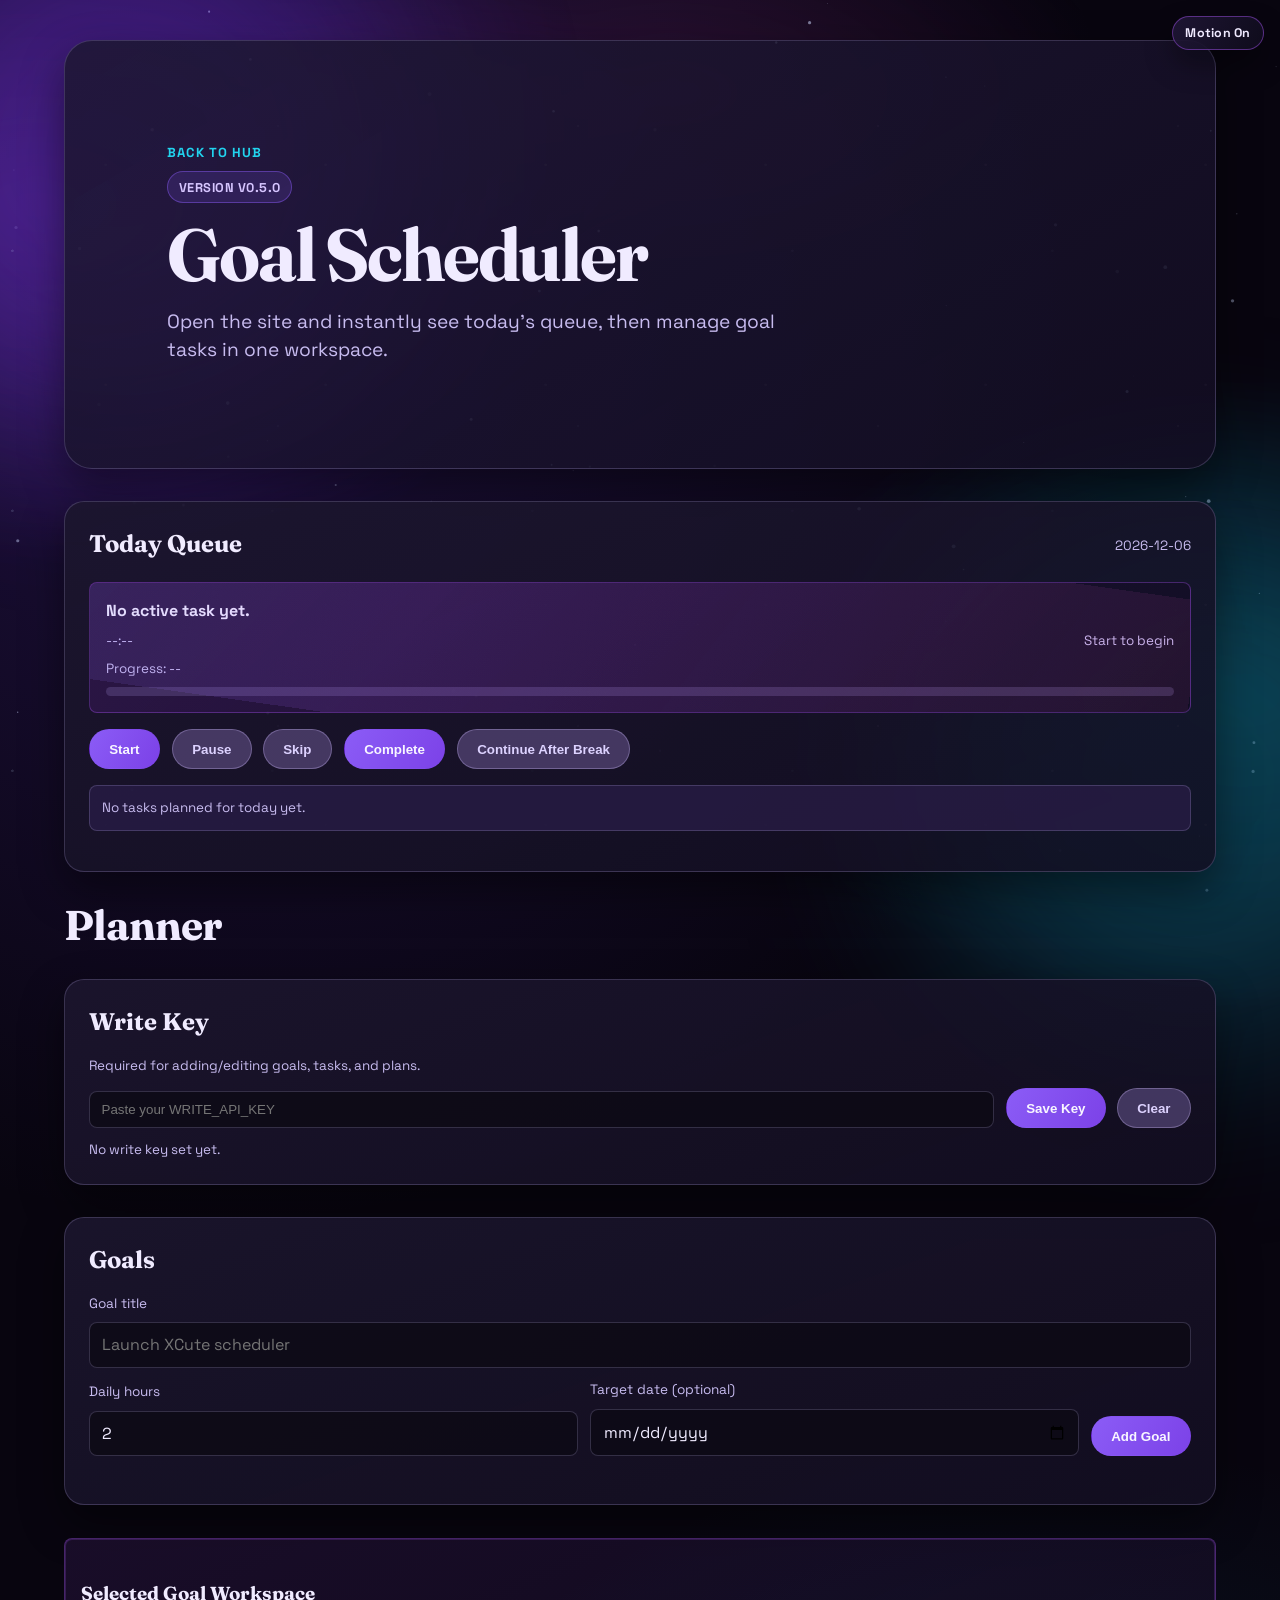
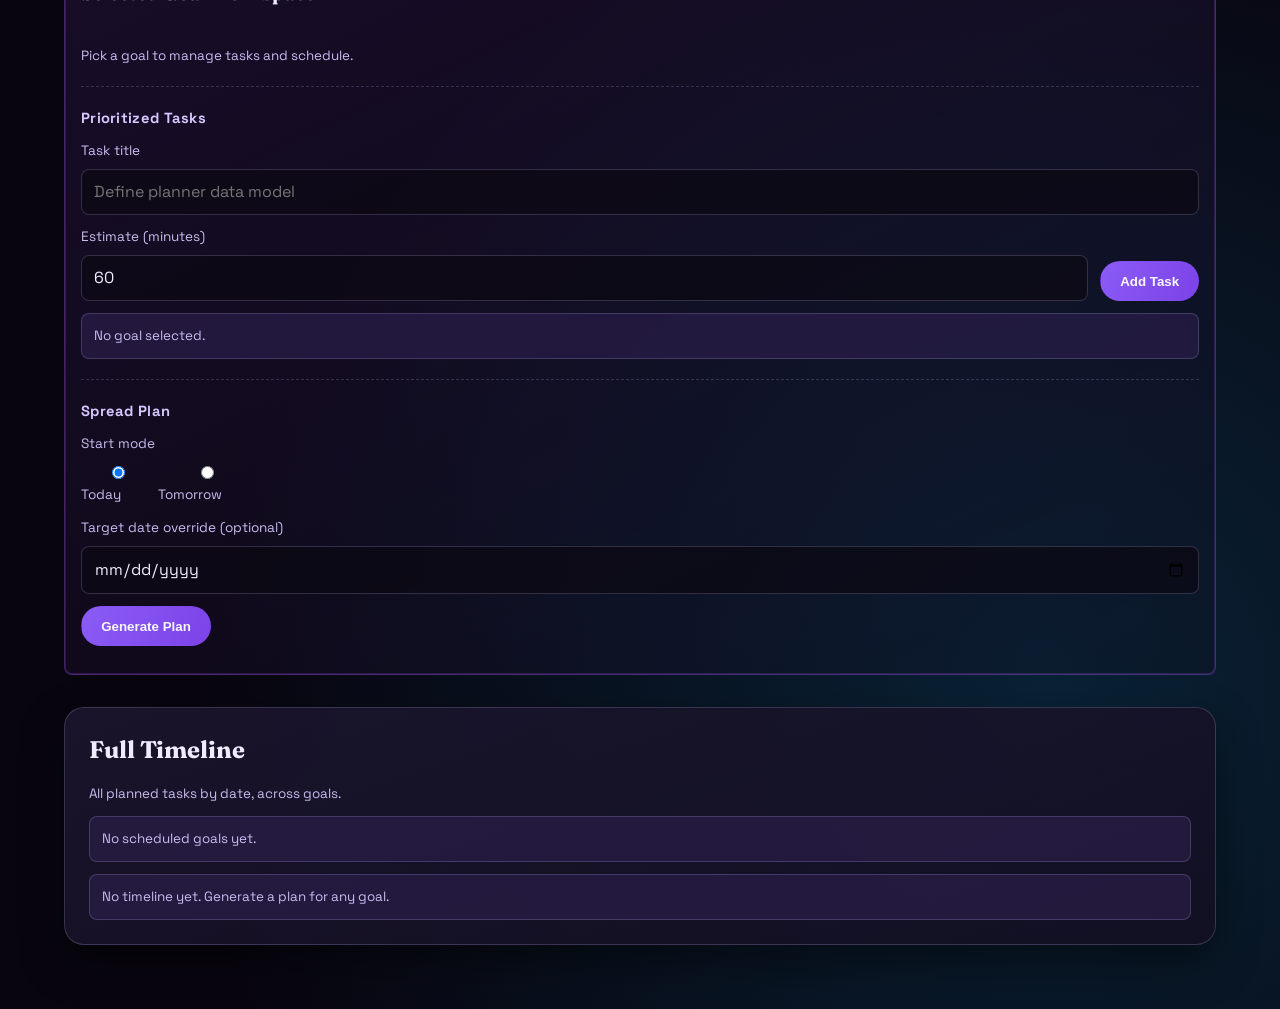
==== scheduler.html @ d4a01c18 "release: v0.5.0 cinematic animation overhaul" ====
<!doctype html>
<html lang="en">
  <head>
    <meta charset="UTF-8" />
    <meta name="viewport" content="width=device-width, initial-scale=1.0" />
    <script>
      (() => {
        try {
          const mode = localStorage.getItem("xcute_motion_mode");
          const osReduced = window.matchMedia("(prefers-reduced-motion: reduce)").matches;
          const on = mode ? mode === "on" : !osReduced;
          document.documentElement.dataset.motionMode = on ? "on" : "off";
          document.documentElement.dataset.reducedMotion = on ? "false" : "true";
        } catch {}
      })();
    </script>
    <title>XCute | Scheduler</title>
    <link rel="preconnect" href="https://fonts.googleapis.com" />
    <link rel="preconnect" href="https://fonts.gstatic.com" crossorigin />
    <link
      href="https://fonts.googleapis.com/css2?family=Fraunces:opsz,wght@9..144,700;9..144,900&family=Space+Grotesk:wght@400;500;700&display=swap"
      rel="stylesheet"
    />
    <link rel="stylesheet" href="./assets/css/tokens.css" />
    <link rel="stylesheet" href="./assets/css/base.css" />
    <link rel="stylesheet" href="./assets/css/components.css" />
    <link rel="stylesheet" href="./assets/css/animations.css" />
    <link rel="stylesheet" href="./assets/css/scheduler.css" />
    <script type="module" src="./assets/js/scheduler/main.js"></script>
  </head>
  <body>
    <div class="bg-orb bg-orb--left" aria-hidden="true"></div>
    <div class="bg-orb bg-orb--right" aria-hidden="true"></div>

    <main class="l-page l-scheduler-page">
      <section class="c-hero c-scheduler-hero" aria-labelledby="scheduler-title" data-animate="zoom-in" data-motion-role="hero" data-tilt>
        <a href="/" class="c-kicker" data-motion-role="chip">Back To Hub</a>
        <p class="c-version-badge" id="scheduler-version" data-motion-role="chip">Version v0.5.0</p>
        <h1 id="scheduler-title" class="c-hero__title" data-motion-role="hero">Goal Scheduler</h1>
        <p class="c-hero__subtitle" data-motion-role="panel">Open the site and instantly see today's queue, then manage goal tasks in one workspace.</p>
      </section>

      <section class="c-section" aria-label="today-queue" data-animate="fade-up" data-stagger="40" data-motion-role="panel">
        <today-queue-panel></today-queue-panel>
      </section>

      <section class="c-section c-scheduler-grid" aria-labelledby="planner-title" data-animate="fade-up" data-delay="70" data-motion-role="panel">
        <h2 id="planner-title" class="c-section__title" data-motion-role="hero">Planner</h2>
        <write-key-panel></write-key-panel>
        <goal-panel></goal-panel>
        <goal-workspace-panel></goal-workspace-panel>
        <plan-view></plan-view>
      </section>
    </main>
  </body>
</html>
---- assets/css/tokens.css ----
﻿:root {
  --font-heading: "Fraunces", "Times New Roman", serif;
  --font-body: "Space Grotesk", "Trebuchet MS", sans-serif;

  --bg: #08050f;
  --surface: rgba(22, 16, 38, 0.84);
  --surface-soft: rgba(42, 30, 73, 0.72);
  --text: #f0ebff;
  --text-soft: #c8bcf0;
  --accent: #8b5cf6;
  --accent-strong: #6d28d9;
  --highlight: #22d3ee;
  --ring: rgba(139, 92, 246, 0.45);
  --border: rgba(206, 188, 255, 0.2);

  --space-1: 0.25rem;
  --space-2: 0.5rem;
  --space-3: 0.75rem;
  --space-4: 1rem;
  --space-6: 1.5rem;
  --space-8: 2rem;
  --space-10: 2.5rem;
  --space-12: 3rem;
  --space-16: 4rem;

  --radius-sm: 0.5rem;
  --radius-md: 0.875rem;
  --radius-lg: 1.25rem;
  --radius-xl: 1.75rem;

  --shadow-soft: 0 18px 44px rgba(0, 0, 0, 0.45);
  --shadow-pop: 0 20px 42px rgba(109, 40, 217, 0.45);

  --ease-out: cubic-bezier(0.18, 0.88, 0.32, 1);
  --ease-cinematic: cubic-bezier(0.16, 1, 0.3, 1);
  --ease-spring: cubic-bezier(0.22, 1.08, 0.3, 1);
  --dur-fast: 180ms;
  --dur-mid: 420ms;
  --dur-slow: 820ms;
  --dur-cinematic: 640ms;
  --dur-ambient: 22s;

  --motion-intensity: 1;
  --motion-stagger: 1;
}

html[data-motion-mode="off"] {
  --motion-intensity: 0.4;
  --motion-stagger: 0.25;
}
---- assets/css/base.css ----
﻿*,
*::before,
*::after {
  box-sizing: border-box;
}

html,
body {
  margin: 0;
  min-height: 100%;
}

body {
  position: relative;
  overflow-x: hidden;
  isolation: isolate;
  color: var(--text);
  background:
    radial-gradient(circle at 18% 12%, rgba(73, 37, 154, 0.35) 0, transparent 36%),
    radial-gradient(circle at 82% 88%, rgba(11, 101, 141, 0.3) 0, transparent 34%),
    var(--bg);
  font-family: var(--font-body);
  line-height: 1.5;
}

body::before,
body::after {
  content: "";
  position: fixed;
  inset: -12vh -12vw;
  pointer-events: none;
  z-index: -2;
}

body::before {
  background:
    radial-gradient(55rem 32rem at 12% 28%, rgba(145, 86, 255, 0.22) 0, transparent 72%),
    radial-gradient(48rem 30rem at 88% 72%, rgba(34, 211, 238, 0.16) 0, transparent 68%),
    radial-gradient(36rem 18rem at 52% 18%, rgba(236, 72, 153, 0.1) 0, transparent 78%);
  filter: blur(10px) saturate(1.12);
  animation: nebula-drift var(--dur-ambient) linear infinite;
}

body::after {
  z-index: -1;
  opacity: 0.75;
  background-image:
    radial-gradient(circle at 18% 24%, rgba(255, 255, 255, 0.2) 0 1px, transparent 1.5px),
    radial-gradient(circle at 64% 38%, rgba(199, 231, 255, 0.2) 0 1px, transparent 1.6px),
    radial-gradient(circle at 44% 78%, rgba(243, 215, 255, 0.22) 0 1px, transparent 1.6px);
  background-size: 220px 220px, 260px 260px, 300px 300px;
  animation: stardust-shift calc(var(--dur-ambient) * 1.45) linear infinite;
}

h1,
h2,
h3,
p {
  margin: 0;
}

a {
  color: inherit;
  text-decoration: none;
}

:focus-visible {
  outline: 3px solid var(--ring);
  outline-offset: 2px;
}

.l-page {
  width: min(100% - 2rem, 72rem);
  margin-inline: auto;
  padding: var(--space-10) 0 var(--space-16);
  display: grid;
  gap: var(--space-16);
}

.c-ambient-canvas {
  position: fixed;
  inset: 0;
  width: 100vw;
  height: 100vh;
  z-index: -1;
  pointer-events: none;
  opacity: 0.66;
  mix-blend-mode: screen;
  transition: opacity var(--dur-mid) var(--ease-out);
}

.c-motion-toggle {
  position: fixed;
  top: 1rem;
  right: 1rem;
  z-index: 30;
  border: 1px solid rgba(168, 85, 247, 0.45);
  border-radius: 999px;
  padding: 0.42rem 0.78rem;
  background: linear-gradient(120deg, rgba(31, 22, 53, 0.94), rgba(17, 13, 30, 0.88));
  color: #efe9ff;
  font: inherit;
  font-size: 0.78rem;
  font-weight: 700;
  letter-spacing: 0.02em;
  box-shadow: 0 14px 28px rgba(0, 0, 0, 0.34);
  transition: transform var(--dur-fast), border-color var(--dur-fast), box-shadow var(--dur-fast);
}

.c-motion-toggle:hover {
  transform: translate3d(0, -2px, 0);
  border-color: rgba(34, 211, 238, 0.55);
  box-shadow: 0 18px 34px rgba(26, 8, 48, 0.55);
}

.c-motion-toggle[aria-pressed="false"] {
  border-color: rgba(198, 180, 241, 0.36);
  color: #cab9eb;
  background: linear-gradient(120deg, rgba(26, 22, 41, 0.9), rgba(15, 13, 26, 0.85));
}

.bg-orb {
  position: fixed;
  width: 35rem;
  height: 35rem;
  border-radius: 50%;
  filter: blur(95px);
  opacity: 0.34;
  pointer-events: none;
  z-index: -1;
}

.bg-orb--left {
  top: -8rem;
  left: -10rem;
  background: #6d28d9;
}

.bg-orb--right {
  right: -12rem;
  bottom: -10rem;
  background: #0e7490;
}

@media (max-width: 48rem) {
  body::before,
  body::after {
    inset: -8vh -8vw;
  }

  .l-page {
    width: min(100% - 1.5rem, 72rem);
    gap: var(--space-12);
    padding: var(--space-8) 0 var(--space-12);
  }

  .bg-orb {
    width: 24rem;
    height: 24rem;
  }

  .c-motion-toggle {
    top: 0.7rem;
    right: 0.7rem;
  }
}
---- assets/css/components.css ----
.c-hero {
  padding: clamp(var(--space-10), 8vw, 6.5rem);
  background: linear-gradient(150deg, rgba(31, 24, 53, 0.88), rgba(19, 14, 35, 0.84));
  border: 1px solid var(--border);
  border-radius: var(--radius-xl);
  box-shadow: var(--shadow-soft);
  display: grid;
  gap: var(--space-6);
  backdrop-filter: blur(3px);
}

.c-kicker {
  color: var(--highlight);
  font-weight: 700;
  letter-spacing: 0.08em;
  text-transform: uppercase;
  font-size: 0.82rem;
}

.c-version-badge {
  width: fit-content;
  margin-top: calc(var(--space-2) * -1);
  padding: 0.35rem 0.65rem;
  border-radius: 999px;
  border: 1px solid rgba(139, 92, 246, 0.45);
  background: rgba(139, 92, 246, 0.16);
  color: #d6c5ff;
  font-size: 0.8rem;
  font-weight: 700;
  letter-spacing: 0.04em;
  text-transform: uppercase;
}

.c-version-badge.is-live {
  border-color: rgba(34, 211, 238, 0.5);
  background: rgba(34, 211, 238, 0.14);
  color: #a4ecff;
}

.c-hero__title {
  font-family: var(--font-heading);
  font-size: clamp(2.1rem, 6.7vw, 4.6rem);
  letter-spacing: -0.03em;
  line-height: 0.98;
  color: var(--text);
}

.c-hero__subtitle {
  max-width: 54ch;
  color: var(--text-soft);
  font-size: clamp(1rem, 2.4vw, 1.2rem);
}

.c-btn {
  width: fit-content;
  border: 1px solid transparent;
  border-radius: 999px;
  padding: 0.72rem 1.2rem;
  background: linear-gradient(120deg, var(--accent), var(--accent-strong));
  color: #f8f6ff;
  font-weight: 700;
  transition: transform var(--dur-fast), box-shadow var(--dur-fast), filter var(--dur-fast);
  will-change: transform;
}

.c-btn:hover {
  transform: translate3d(0, -2px, 0);
  box-shadow: var(--shadow-pop);
  filter: brightness(1.08);
}

.c-btn--muted,
.c-btn:disabled {
  background: rgba(124, 105, 168, 0.45);
  color: #ddd2ff;
  border-color: rgba(197, 179, 241, 0.35);
  box-shadow: none;
  cursor: not-allowed;
}

.c-section {
  display: grid;
  gap: var(--space-8);
}

.c-section__title {
  font-family: var(--font-heading);
  font-size: clamp(1.7rem, 5vw, 2.6rem);
  line-height: 1.06;
  letter-spacing: -0.02em;
}

.c-card-grid {
  display: grid;
  grid-template-columns: repeat(3, minmax(0, 1fr));
  gap: var(--space-6);
}

.c-card {
  padding: var(--space-8);
  background: linear-gradient(150deg, rgba(30, 24, 51, 0.9), rgba(21, 16, 36, 0.84));
  border-radius: var(--radius-lg);
  border: 1px solid var(--border);
  box-shadow: var(--shadow-soft);
  display: grid;`r`n  gap: var(--space-3);`r`n  backdrop-filter: blur(2px);`r`n  position: relative;`r`n  overflow: hidden;
}

.c-card:hover {
  transform: translate3d(0, -3px, 0);
  box-shadow: var(--shadow-pop);
  border-color: rgba(168, 85, 247, 0.45);
}

.c-card__title {
  font-family: var(--font-heading);
  font-size: 1.4rem;
}

.c-card__body {
  color: var(--text-soft);
}

.c-hero__char {
  display: inline-block;
  opacity: 0;
  transform: translate3d(0, 0.85em, 0) rotate(2deg);
  will-change: transform, opacity;
}

.c-hero__space {
  white-space: pre;
}

@media (max-width: 56rem) {
  .c-card-grid {
    grid-template-columns: 1fr;
  }

  .c-card {
    padding: var(--space-6);
  }
}
---- assets/css/animations.css ----
@keyframes reveal-up {
  from {
    opacity: 0;
    transform: translate3d(0, calc(24px * var(--motion-intensity)), 0);
  }
  to {
    opacity: 1;
    transform: translate3d(0, 0, 0);
  }
}

@keyframes reveal-scale {
  from {
    opacity: 0;
    transform: translate3d(0, calc(16px * var(--motion-intensity)), 0) scale(0.96);
  }
  to {
    opacity: 1;
    transform: translate3d(0, 0, 0) scale(1);
  }
}

@keyframes char-rise {
  from {
    opacity: 0;
    transform: translate3d(0, calc(0.85em * var(--motion-intensity)), 0) rotate(2deg);
  }
  to {
    opacity: 1;
    transform: translate3d(0, 0, 0) rotate(0);
  }
}

@keyframes badge-float {
  0%,
  100% {
    transform: translate3d(0, 0, 0);
  }
  50% {
    transform: translate3d(0, calc(-4px * var(--motion-intensity)), 0);
  }
}

@keyframes nebula-drift {
  0% {
    transform: translate3d(-1.2%, -0.9%, 0) scale(1);
  }
  50% {
    transform: translate3d(1.2%, 1.3%, 0) scale(1.04);
  }
  100% {
    transform: translate3d(-1.2%, -0.9%, 0) scale(1);
  }
}

@keyframes stardust-shift {
  0% {
    transform: translate3d(0, 0, 0);
    opacity: 0.68;
  }
  50% {
    transform: translate3d(-1.5%, 1.2%, 0);
    opacity: 0.9;
  }
  100% {
    transform: translate3d(0, 0, 0);
    opacity: 0.68;
  }
}

@keyframes sheen-shift {
  0% {
    background-position: 0% 50%;
  }
  100% {
    background-position: 220% 50%;
  }
}

[data-animate] {
  opacity: 0;
  transform: translate3d(0, 24px, 0);
  will-change: transform, opacity;
}

[data-animate].is-visible {
  animation: reveal-up var(--dur-mid) var(--ease-out) forwards;
  animation-delay: calc(var(--delay, 0ms) * var(--motion-stagger));
}

[data-animate="zoom-in"].is-visible {
  animation-name: reveal-scale;
}

[data-animate="fade-in"] {
  transform: none;
}

[data-animate="fade-in"].is-visible {
  animation-name: none;
  opacity: 1;
}

.c-hero__title.is-animated .c-hero__char {
  animation: char-rise 560ms var(--ease-cinematic) forwards;
  animation-delay: calc((var(--char-index, 0) * 28ms * var(--motion-stagger)) + 120ms);
}

.c-version-badge.is-live {
  animation: badge-float 2.6s ease-in-out infinite;
}

.c-btn:not(:disabled) {
  background-size: 220% 100%;
  animation: sheen-shift 6s linear infinite;
}

.x-panel,
.c-card,
.c-hero,
.x-item {
  transition:
    transform var(--dur-fast) var(--ease-out),
    box-shadow var(--dur-mid) var(--ease-out),
    border-color var(--dur-fast) linear,
    opacity var(--dur-fast) linear;
}

html[data-motion-mode="off"] .c-btn:not(:disabled),
html[data-motion-mode="off"] .c-version-badge.is-live,
html[data-motion-mode="off"] body::before,
html[data-motion-mode="off"] body::after {
  animation-duration: 1ms !important;
  animation-iteration-count: 1 !important;
}

html[data-reduced-motion="true"] *,
html[data-reduced-motion="true"] *::before,
html[data-reduced-motion="true"] *::after {
  animation-duration: 1ms !important;
  animation-iteration-count: 1 !important;
  transition-duration: 1ms !important;
  scroll-behavior: auto !important;
}

html[data-reduced-motion="true"] [data-animate] {
  opacity: 1;
  transform: none;
}

html[data-reduced-motion="true"] .c-hero__char {
  opacity: 1;
  transform: none;
}

html[data-reduced-motion="true"] .c-version-badge.is-live {
  animation: none !important;
}

html[data-reduced-motion="true"] .c-ambient-canvas {
  opacity: 0.2;
}
---- assets/css/scheduler.css ----
.l-scheduler-page {
  gap: var(--space-8);
}

.c-scheduler-hero {
  gap: var(--space-4);
}

.c-scheduler-grid {
  grid-template-columns: 1fr;
  align-items: start;
}

.c-scheduler-grid .c-section__title {
  grid-column: 1 / -1;
}

write-key-panel,
goal-panel,
goal-workspace-panel,
plan-view,
today-queue-panel {
  display: block;
}

.x-panel {
  padding: var(--space-6);
  background: linear-gradient(160deg, rgba(28, 22, 46, 0.9), rgba(19, 15, 34, 0.86));
  border: 1px solid var(--border);
  border-radius: var(--radius-lg);
  box-shadow: var(--shadow-soft);
  display: grid;
  gap: var(--space-3);
  backdrop-filter: blur(2px);
}

.x-panel:hover {
  transform: translate3d(0, -2px, 0);
  border-color: rgba(168, 85, 247, 0.42);
}

.x-panel h3 {
  font-family: var(--font-heading);
  font-size: 1.5rem;
  margin-bottom: var(--space-1);
}

.x-row {
  display: grid;
  gap: var(--space-2);
}

.x-row label {
  font-size: 0.85rem;
  color: var(--text-soft);
}

.x-row input,
.x-row select,
.x-row textarea,
.x-row button {
  font: inherit;
}

.x-row input,
.x-row select,
.x-row textarea,
.x-inline input {
  width: 100%;
  border: 1px solid var(--border);
  border-radius: var(--radius-sm);
  color: var(--text);
  background: rgba(12, 10, 21, 0.76);
  padding: 0.62rem 0.72rem;
  transition: border-color var(--dur-fast), box-shadow var(--dur-fast);
}

.x-row input:focus,
.x-row select:focus,
.x-row textarea:focus,
.x-inline input:focus {
  border-color: rgba(34, 211, 238, 0.6);
  box-shadow: 0 0 0 3px rgba(34, 211, 238, 0.18);
}

.x-inline {
  display: flex;
  gap: var(--space-3);
  flex-wrap: wrap;
  align-items: end;
}

.x-grow {
  flex: 1 1 14rem;
}

.x-list {
  display: grid;
  gap: var(--space-3);
}

.x-item {
  border: 1px solid var(--border);
  border-radius: var(--radius-sm);
  background: var(--surface-soft);
  padding: var(--space-3);
}

.x-item.is-active {
  border-color: rgba(34, 211, 238, 0.65);
  box-shadow: 0 0 0 1px rgba(34, 211, 238, 0.3) inset;
}

.x-item.is-complete {
  opacity: 0.72;
}

.x-goal-card {
  position: relative;
  overflow: hidden;
}

.x-goal-card::before {
  content: "";
  position: absolute;
  inset: 0 auto 0 0;
  width: 3px;
  border-radius: 999px;
  background: linear-gradient(180deg, #22d3ee, #a855f7, #ec4899);
  opacity: 0;
  transform: scaleY(0.2);
  transform-origin: center top;
  transition: opacity 220ms ease, transform 220ms ease;
}

.x-goal-card.is-selected::before {
  opacity: 1;
  transform: scaleY(1);
}

.x-goal-card.is-selected {
  border-color: rgba(34, 211, 238, 0.56);
  background: linear-gradient(150deg, rgba(40, 28, 63, 0.82), rgba(17, 12, 34, 0.88));
}

.x-selected-tag {
  margin-top: var(--space-2);
  display: inline-flex;
  align-items: center;
  border: 1px solid rgba(34, 211, 238, 0.6);
  border-radius: 999px;
  padding: 0.1rem 0.5rem;
  font-size: 0.75rem;
  color: #b5f5ff;
}

.x-edit-goal {
  margin-top: var(--space-3);
  padding-top: var(--space-3);
  border-top: 1px dashed var(--border);
  display: grid;
  gap: var(--space-3);
}

.x-goal-workspace {
  display: grid;
  gap: var(--space-3);
  background: linear-gradient(155deg, rgba(46, 24, 72, 0.45), rgba(14, 12, 28, 0.25));
  border: 1px solid rgba(168, 85, 247, 0.35);
  border-radius: var(--radius-sm);
  padding: var(--space-4);
  box-shadow: inset 0 0 0 1px rgba(168, 85, 247, 0.2);
  transform-origin: top center;
}

.x-goal-workspace.is-open {
  animation: xWorkspaceOpen var(--dur-mid) var(--ease-cinematic) both;
}

@keyframes xWorkspaceOpen {
  from {
    opacity: 0.48;
    transform: translate3d(0, 8px, 0) scale(0.995);
  }
  to {
    opacity: 1;
    transform: translate3d(0, 0, 0) scale(1);
  }
}

.x-goal-workspace h4 {
  font-family: var(--font-heading);
  font-size: 1.18rem;
}

.x-workspace-title {
  font-size: 0.92rem;
  letter-spacing: 0.02em;
  color: #d6c6ff;
  margin: 0;
}

.x-small {
  font-size: 0.84rem;
  color: var(--text-soft);
}

.x-space-between {
  justify-content: space-between;
  align-items: center;
}

.x-divider {
  border-top: 1px dashed var(--border);
  margin: var(--space-2) 0;
}

.x-queue-panel {
  gap: var(--space-4);
}

.x-queue-now {
  display: grid;
  gap: var(--space-2);
  border: 1px solid rgba(168, 85, 247, 0.35);
  background: linear-gradient(135deg, rgba(62, 26, 96, 0.52), rgba(17, 12, 34, 0.75));
  border-radius: var(--radius-sm);
  padding: var(--space-4);
  position: relative;
  overflow: hidden;
}

.x-queue-now::after {
  content: "";
  position: absolute;
  inset: -70% -20% auto;
  height: 180%;
  background: linear-gradient(120deg, rgba(34, 211, 238, 0.09), rgba(168, 85, 247, 0.14), rgba(236, 72, 153, 0.08));
  transform: translate3d(-14%, 0, 0) rotate(8deg);
  animation: sheen-shift 8s linear infinite;
  pointer-events: none;
}

.x-progress {
  height: 0.52rem;
  border-radius: 999px;
  background: rgba(170, 146, 222, 0.22);
  overflow: hidden;
}

.x-progress__bar {
  height: 100%;
  width: 100%;
  transform-origin: left center;
  transform: scaleX(0);
  background: linear-gradient(110deg, #22d3ee, #06b6d4 22%, #a855f7 46%, #ec4899 68%, #f59e0b 90%);
  background-size: 220% 100%;
  background-position: 0% 50%;
  transition: transform 200ms linear;
}

.x-progress__bar.is-running {
  animation: xPulse 1.8s ease-in-out infinite, xShift 3.8s linear infinite;
}

.x-progress__bar.is-paused {
  filter: saturate(0.95) brightness(0.92);
  animation-play-state: paused;
}

.x-progress--mini {
  margin-top: var(--space-2);
  height: 0.36rem;
}

@keyframes xPulse {
  0%,
  100% {
    filter: brightness(1);
  }
  50% {
    filter: brightness(1.2);
  }
}

@keyframes xShift {
  0% {
    background-position: 0% 50%;
  }
  100% {
    background-position: 220% 50%;
  }
}

.x-goal-badges {
  display: grid;
  grid-template-columns: repeat(auto-fit, minmax(14rem, 1fr));
  gap: var(--space-3);
}

.x-goal-badge {
  border: 1px solid var(--border);
  border-radius: var(--radius-sm);
  padding: var(--space-3);
  background: var(--surface-soft);
  display: grid;
  gap: var(--space-2);
}

.x-chip {
  display: inline-flex;
  align-items: center;
  justify-content: center;
  padding: 0.14rem 0.5rem;
  border-radius: 999px;
  background: rgba(168, 85, 247, 0.24);
  border: 1px solid rgba(168, 85, 247, 0.45);
  color: var(--text-soft);
  font-size: 0.76rem;
}

.x-timeline-row {
  display: grid;
  grid-template-columns: auto 1fr auto;
  gap: var(--space-2);
  align-items: center;
  padding-top: var(--space-2);
}

.x-timeline-row.is-done {
  opacity: 0.6;
  text-decoration: line-through;
}

.x-timeline-title {
  word-break: break-word;
}

.x-timeline-day {
  border-color: rgba(168, 85, 247, 0.36);
}

.x-status-warning {
  color: #facc15;
}

@media (prefers-reduced-motion: reduce) {
  .x-progress__bar,
  .x-queue-now::after,
  .x-goal-workspace.is-open {
    transition: none;
    animation: none;
    background-position: 50% 50%;
  }
}

@media (max-width: 56rem) {
  .x-timeline-row {
    grid-template-columns: 1fr;
  }
}
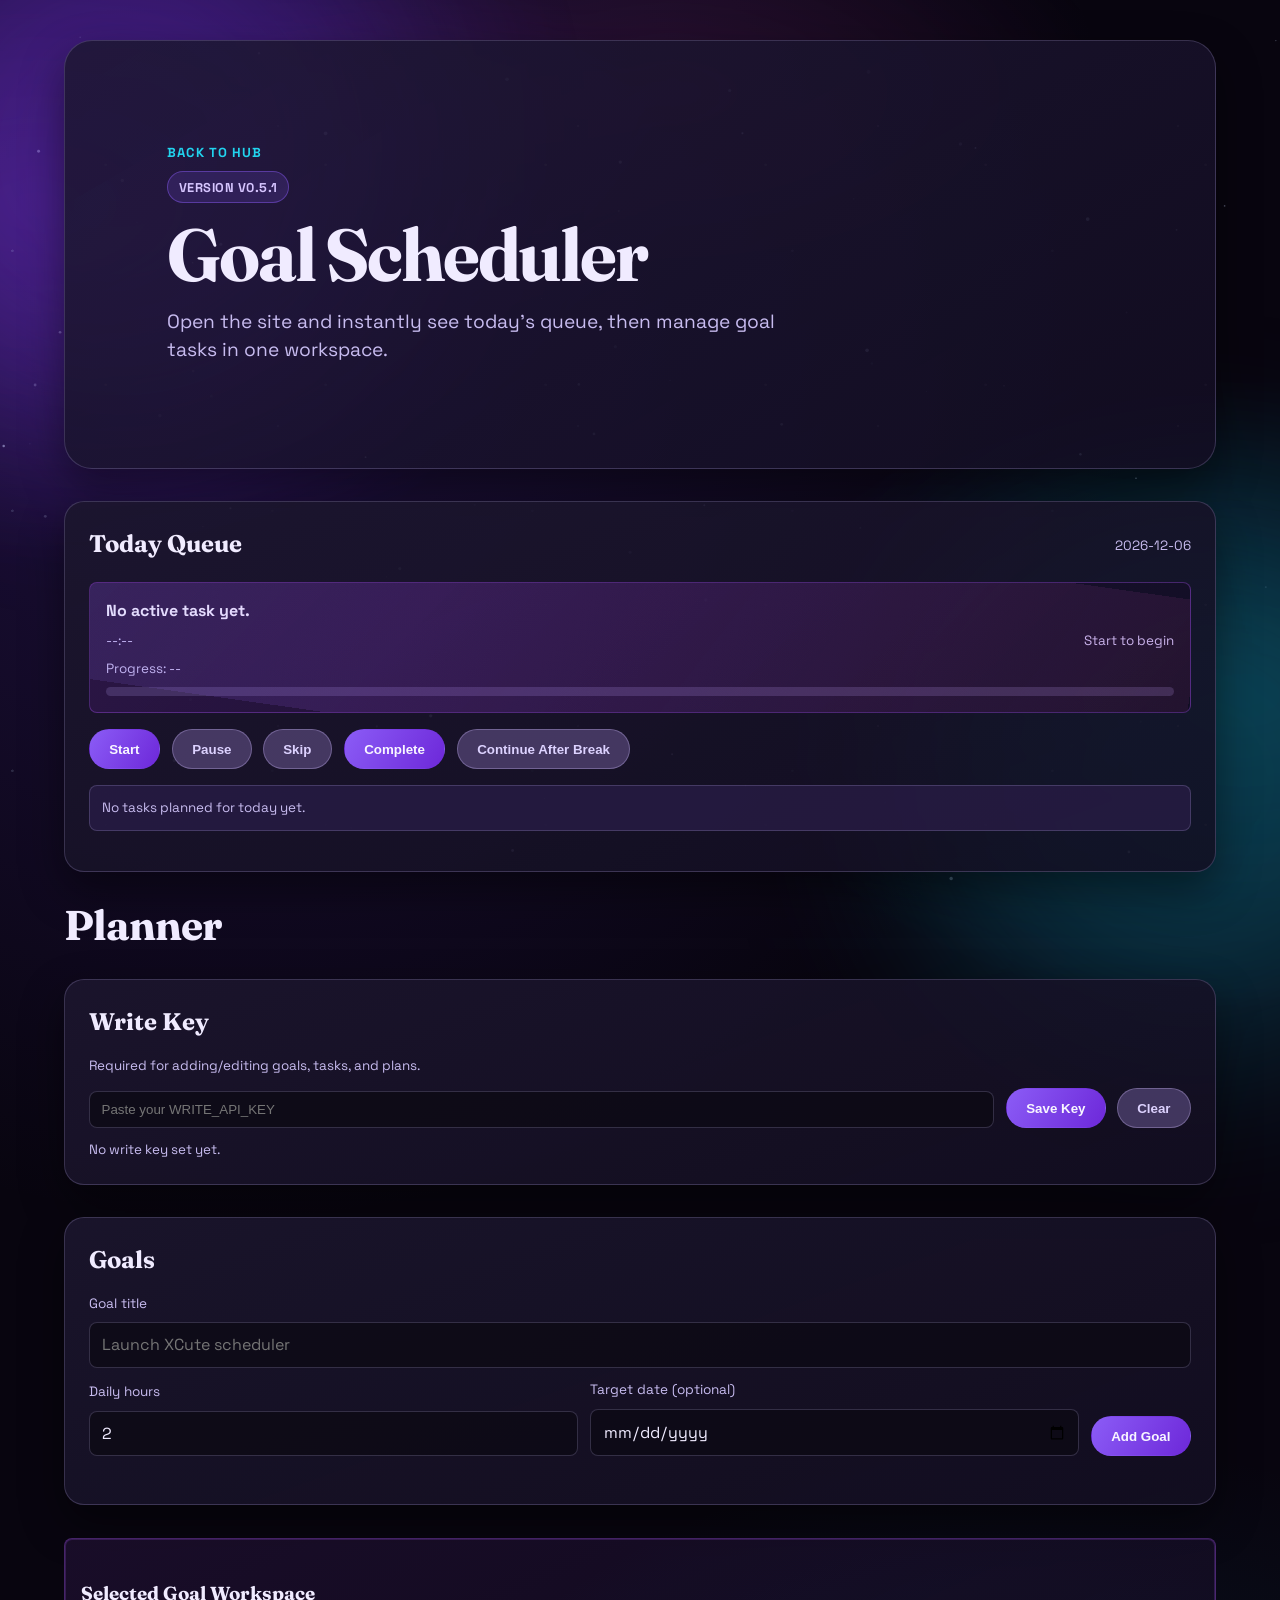
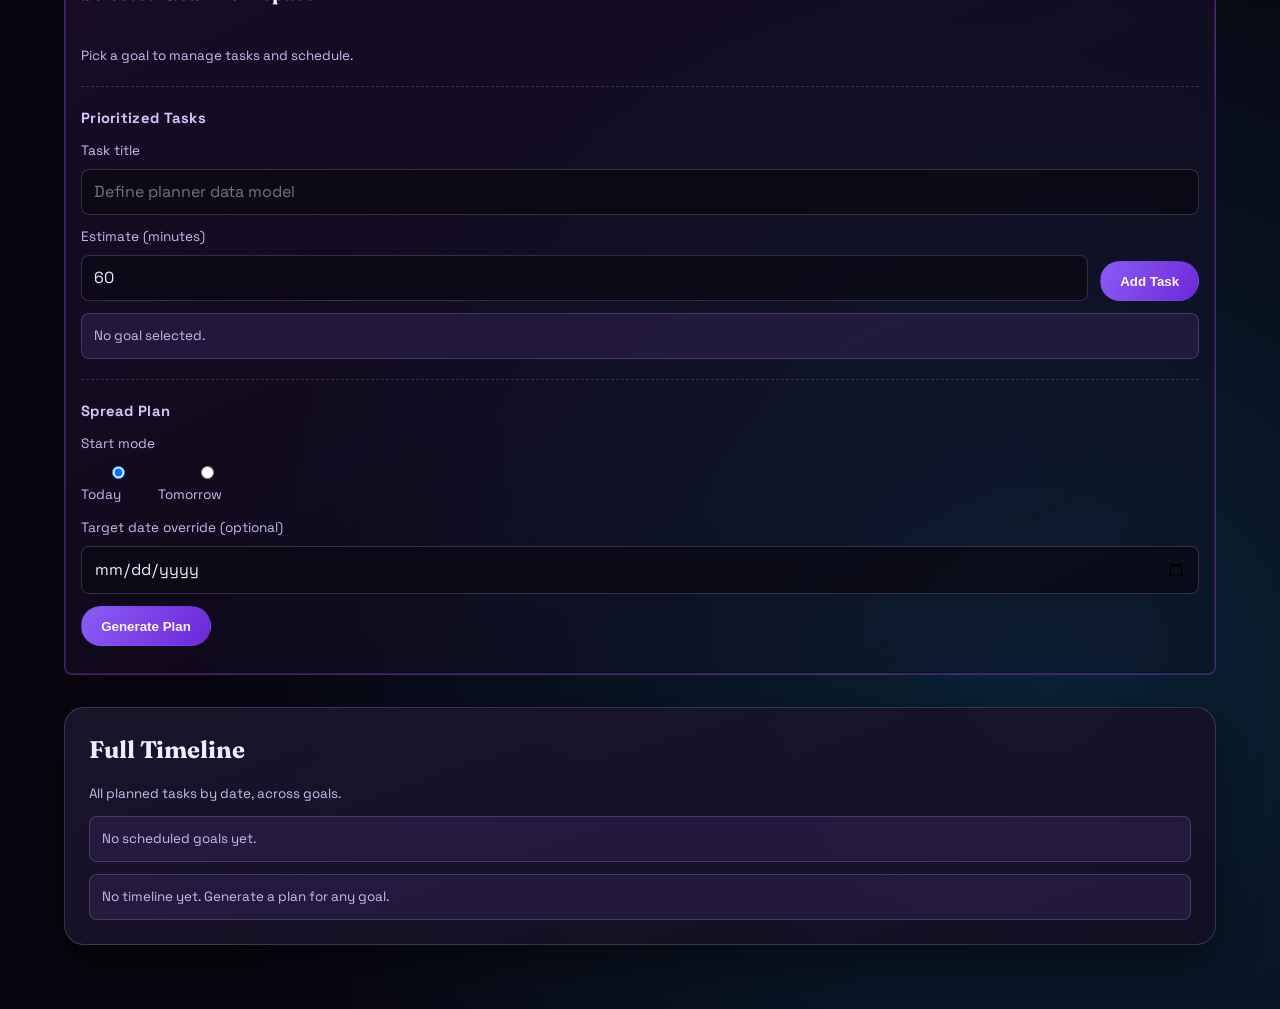
==== commit 7992a024: "release: v0.5.1 stabilize renders and lock motion-on" ====
--- a/scheduler.html
+++ b/scheduler.html
@@ -5,13 +5,9 @@
     <meta name="viewport" content="width=device-width, initial-scale=1.0" />
     <script>
       (() => {
-        try {
-          const mode = localStorage.getItem("xcute_motion_mode");
-          const osReduced = window.matchMedia("(prefers-reduced-motion: reduce)").matches;
-          const on = mode ? mode === "on" : !osReduced;
-          document.documentElement.dataset.motionMode = on ? "on" : "off";
-          document.documentElement.dataset.reducedMotion = on ? "false" : "true";
-        } catch {}
+        const reduced = window.matchMedia("(prefers-reduced-motion: reduce)").matches;
+        document.documentElement.dataset.motionMode = "on";
+        document.documentElement.dataset.reducedMotion = reduced ? "true" : "false";
       })();
     </script>
     <title>XCute | Scheduler</title>
@@ -35,7 +31,7 @@
     <main class="l-page l-scheduler-page">
       <section class="c-hero c-scheduler-hero" aria-labelledby="scheduler-title" data-animate="zoom-in" data-motion-role="hero" data-tilt>
         <a href="/" class="c-kicker" data-motion-role="chip">Back To Hub</a>
-        <p class="c-version-badge" id="scheduler-version" data-motion-role="chip">Version v0.5.0</p>
+        <p class="c-version-badge" id="scheduler-version" data-motion-role="chip">Version v0.5.1</p>
         <h1 id="scheduler-title" class="c-hero__title" data-motion-role="hero">Goal Scheduler</h1>
         <p class="c-hero__subtitle" data-motion-role="panel">Open the site and instantly see today's queue, then manage goal tasks in one workspace.</p>
       </section>
--- a/assets/css/tokens.css
+++ b/assets/css/tokens.css
@@ -43,8 +43,3 @@
   --motion-intensity: 1;
   --motion-stagger: 1;
 }
-
-html[data-motion-mode="off"] {
-  --motion-intensity: 0.4;
-  --motion-stagger: 0.25;
-}
--- a/assets/css/base.css
+++ b/assets/css/base.css
@@ -89,36 +89,6 @@
   transition: opacity var(--dur-mid) var(--ease-out);
 }
 
-.c-motion-toggle {
-  position: fixed;
-  top: 1rem;
-  right: 1rem;
-  z-index: 30;
-  border: 1px solid rgba(168, 85, 247, 0.45);
-  border-radius: 999px;
-  padding: 0.42rem 0.78rem;
-  background: linear-gradient(120deg, rgba(31, 22, 53, 0.94), rgba(17, 13, 30, 0.88));
-  color: #efe9ff;
-  font: inherit;
-  font-size: 0.78rem;
-  font-weight: 700;
-  letter-spacing: 0.02em;
-  box-shadow: 0 14px 28px rgba(0, 0, 0, 0.34);
-  transition: transform var(--dur-fast), border-color var(--dur-fast), box-shadow var(--dur-fast);
-}
-
-.c-motion-toggle:hover {
-  transform: translate3d(0, -2px, 0);
-  border-color: rgba(34, 211, 238, 0.55);
-  box-shadow: 0 18px 34px rgba(26, 8, 48, 0.55);
-}
-
-.c-motion-toggle[aria-pressed="false"] {
-  border-color: rgba(198, 180, 241, 0.36);
-  color: #cab9eb;
-  background: linear-gradient(120deg, rgba(26, 22, 41, 0.9), rgba(15, 13, 26, 0.85));
-}
-
 .bg-orb {
   position: fixed;
   width: 35rem;
@@ -158,9 +128,4 @@
     width: 24rem;
     height: 24rem;
   }
-
-  .c-motion-toggle {
-    top: 0.7rem;
-    right: 0.7rem;
-  }
 }
--- a/assets/css/components.css
+++ b/assets/css/components.css
@@ -61,6 +61,27 @@
   font-weight: 700;
   transition: transform var(--dur-fast), box-shadow var(--dur-fast), filter var(--dur-fast);
   will-change: transform;
+  position: relative;
+  overflow: hidden;
+  isolation: isolate;
+}
+
+.c-btn:not(.c-btn--muted):not(:disabled)::after {
+  content: "";
+  position: absolute;
+  top: -36%;
+  left: 100%;
+  width: 0.95rem;
+  height: 172%;
+  border-radius: 999px;
+  background:
+    radial-gradient(72% 36% at 50% 10%, rgba(222, 244, 255, 0.92) 0 58%, transparent 62%) 50% 0 / 100% 0.9rem repeat-y,
+    radial-gradient(72% 36% at 50% 85%, rgba(223, 149, 255, 0.7) 0 55%, transparent 60%) 50% 0.46rem / 100% 0.9rem repeat-y;
+  filter: drop-shadow(0 0 0.38rem rgba(204, 232, 255, 0.45));
+  opacity: 0;
+  pointer-events: none;
+  mix-blend-mode: screen;
+  animation: btn-wave-rtl 3.4s linear infinite;
 }
 
 .c-btn:hover {
@@ -102,7 +123,11 @@
   border-radius: var(--radius-lg);
   border: 1px solid var(--border);
   box-shadow: var(--shadow-soft);
-  display: grid;`r`n  gap: var(--space-3);`r`n  backdrop-filter: blur(2px);`r`n  position: relative;`r`n  overflow: hidden;
+  display: grid;
+  gap: var(--space-3);
+  backdrop-filter: blur(2px);
+  position: relative;
+  overflow: hidden;
 }
 
 .c-card:hover {
@@ -131,6 +156,11 @@
   white-space: pre;
 }
 
+html[data-reduced-motion="true"] .c-btn:not(.c-btn--muted):not(:disabled)::after {
+  animation: none;
+  opacity: 0;
+}
+
 @media (max-width: 56rem) {
   .c-card-grid {
     grid-template-columns: 1fr;
--- a/assets/css/animations.css
+++ b/assets/css/animations.css
@@ -77,6 +77,23 @@
   }
 }
 
+@keyframes btn-wave-rtl {
+  0% {
+    transform: translate3d(0, 0, 0);
+    opacity: 0;
+  }
+  12% {
+    opacity: 0.85;
+  }
+  88% {
+    opacity: 0.75;
+  }
+  100% {
+    transform: translate3d(-1400%, 0, 0);
+    opacity: 0;
+  }
+}
+
 [data-animate] {
   opacity: 0;
   transform: translate3d(0, 24px, 0);
@@ -110,11 +127,6 @@
   animation: badge-float 2.6s ease-in-out infinite;
 }
 
-.c-btn:not(:disabled) {
-  background-size: 220% 100%;
-  animation: sheen-shift 6s linear infinite;
-}
-
 .x-panel,
 .c-card,
 .c-hero,
@@ -124,14 +136,6 @@
     box-shadow var(--dur-mid) var(--ease-out),
     border-color var(--dur-fast) linear,
     opacity var(--dur-fast) linear;
-}
-
-html[data-motion-mode="off"] .c-btn:not(:disabled),
-html[data-motion-mode="off"] .c-version-badge.is-live,
-html[data-motion-mode="off"] body::before,
-html[data-motion-mode="off"] body::after {
-  animation-duration: 1ms !important;
-  animation-iteration-count: 1 !important;
 }
 
 html[data-reduced-motion="true"] *,
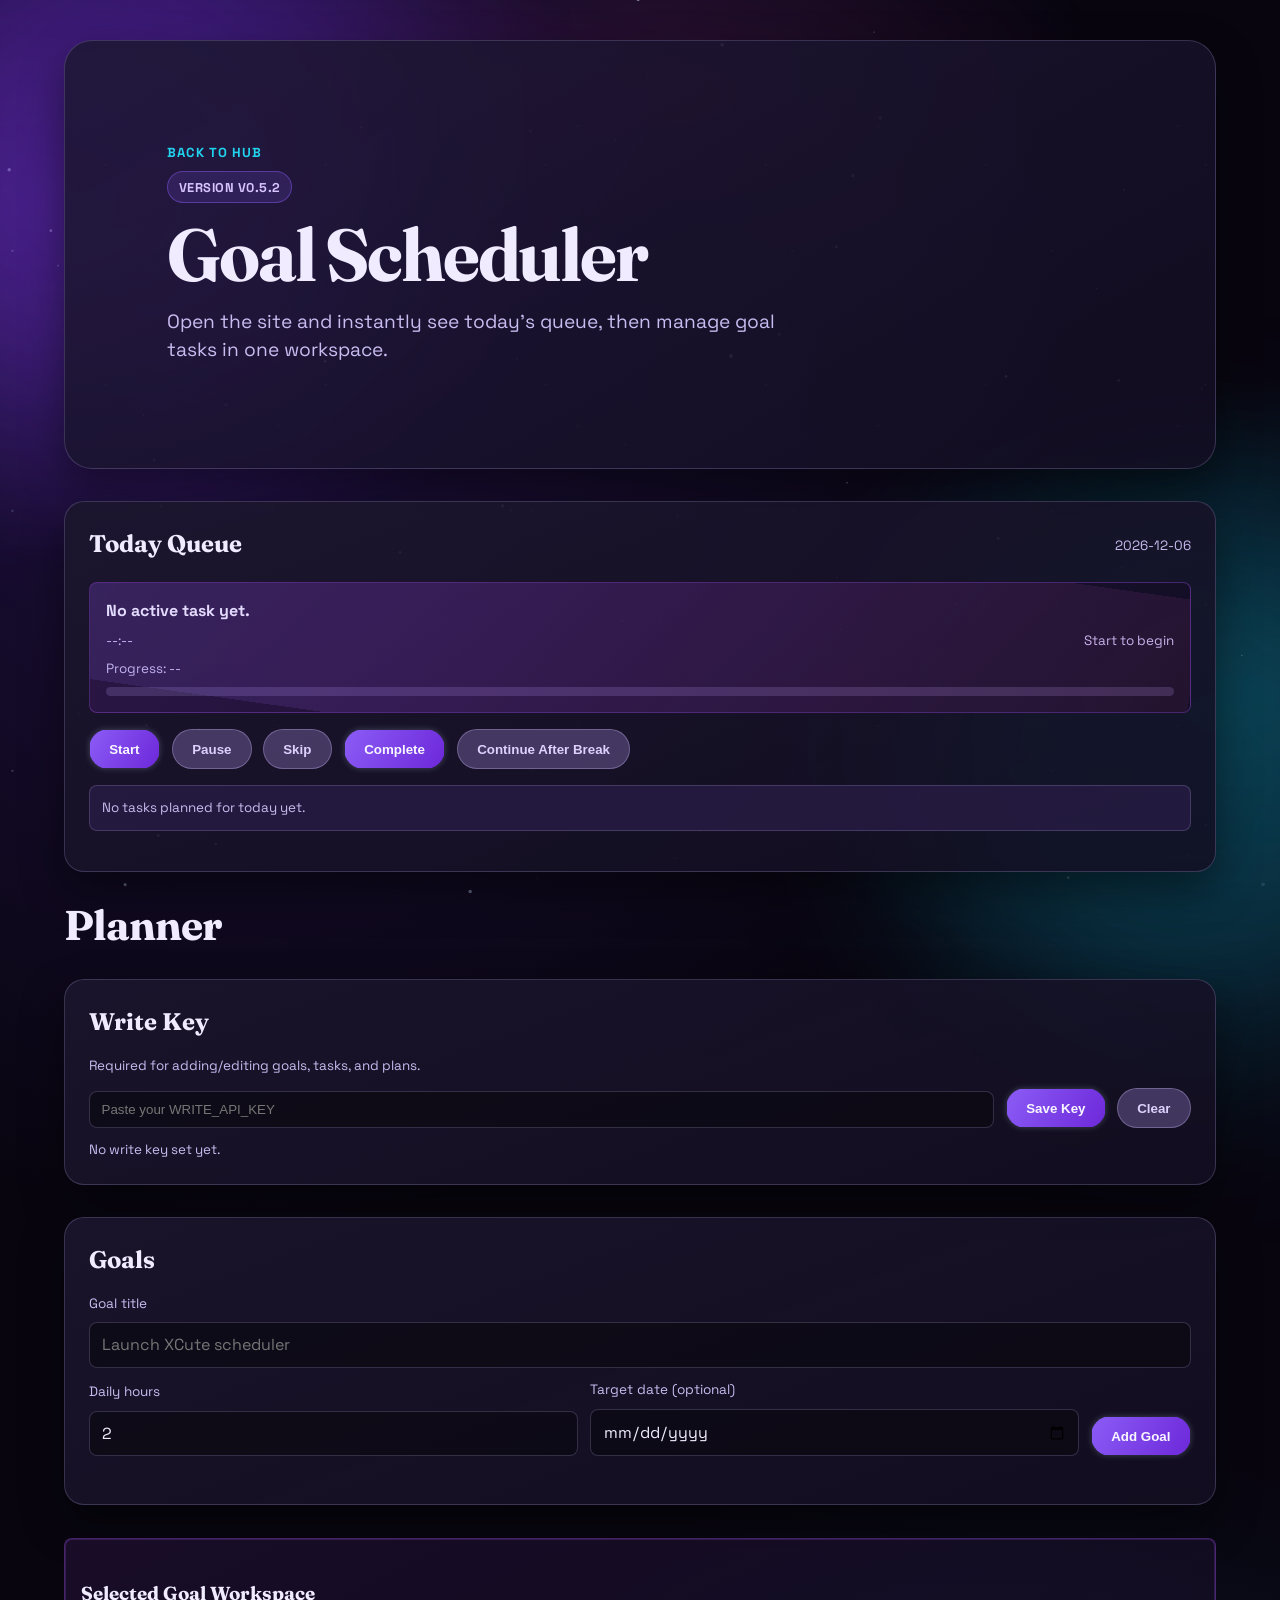
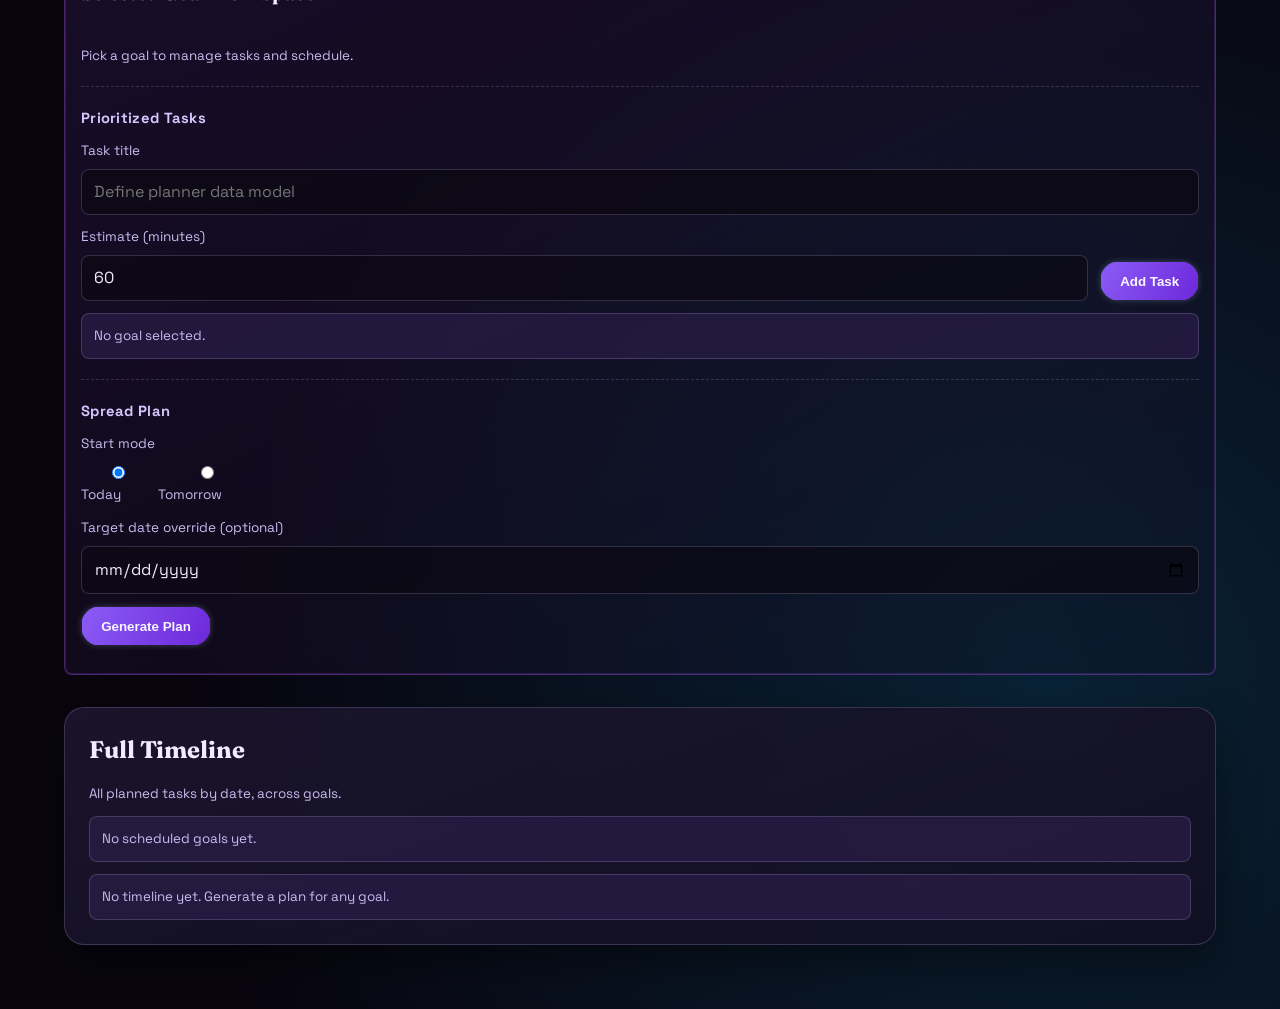
==== commit 192c6958: "release: v0.5.2 restore full motion and button wave" ====
--- a/scheduler.html
+++ b/scheduler.html
@@ -5,7 +5,7 @@
     <meta name="viewport" content="width=device-width, initial-scale=1.0" />
     <script>
       (() => {
-        const reduced = window.matchMedia("(prefers-reduced-motion: reduce)").matches;
+        const reduced = typeof document.documentElement.animate !== "function" || typeof window.IntersectionObserver !== "function";
         document.documentElement.dataset.motionMode = "on";
         document.documentElement.dataset.reducedMotion = reduced ? "true" : "false";
       })();
@@ -31,7 +31,7 @@
     <main class="l-page l-scheduler-page">
       <section class="c-hero c-scheduler-hero" aria-labelledby="scheduler-title" data-animate="zoom-in" data-motion-role="hero" data-tilt>
         <a href="/" class="c-kicker" data-motion-role="chip">Back To Hub</a>
-        <p class="c-version-badge" id="scheduler-version" data-motion-role="chip">Version v0.5.1</p>
+        <p class="c-version-badge" id="scheduler-version" data-motion-role="chip">Version v0.5.2</p>
         <h1 id="scheduler-title" class="c-hero__title" data-motion-role="hero">Goal Scheduler</h1>
         <p class="c-hero__subtitle" data-motion-role="panel">Open the site and instantly see today's queue, then manage goal tasks in one workspace.</p>
       </section>
--- a/assets/css/components.css
+++ b/assets/css/components.css
@@ -61,27 +61,19 @@
   font-weight: 700;
   transition: transform var(--dur-fast), box-shadow var(--dur-fast), filter var(--dur-fast);
   will-change: transform;
-  position: relative;
-  overflow: hidden;
-  isolation: isolate;
+  background-repeat: no-repeat;
+  background-size: 100% 100%;
 }
 
-.c-btn:not(.c-btn--muted):not(:disabled)::after {
-  content: "";
-  position: absolute;
-  top: -36%;
-  left: 100%;
-  width: 0.95rem;
-  height: 172%;
-  border-radius: 999px;
-  background:
-    radial-gradient(72% 36% at 50% 10%, rgba(222, 244, 255, 0.92) 0 58%, transparent 62%) 50% 0 / 100% 0.9rem repeat-y,
-    radial-gradient(72% 36% at 50% 85%, rgba(223, 149, 255, 0.7) 0 55%, transparent 60%) 50% 0.46rem / 100% 0.9rem repeat-y;
-  filter: drop-shadow(0 0 0.38rem rgba(204, 232, 255, 0.45));
-  opacity: 0;
-  pointer-events: none;
-  mix-blend-mode: screen;
-  animation: btn-wave-rtl 3.4s linear infinite;
+.c-btn:not(.c-btn--muted):not(:disabled) {
+  background-image:
+    linear-gradient(120deg, var(--accent), var(--accent-strong)),
+    radial-gradient(68% 34% at 50% 10%, rgba(238, 249, 255, 0.95) 0 58%, transparent 62%),
+    radial-gradient(68% 34% at 50% 88%, rgba(237, 154, 255, 0.78) 0 56%, transparent 61%);
+  background-size: 100% 100%, 0.95rem 0.95rem, 0.95rem 0.95rem;
+  background-position: 0 0, 132% 0, 132% 0.42rem;
+  animation: btn-wave-track 3.2s linear infinite;
+  filter: drop-shadow(0 0 0.2rem rgba(199, 233, 255, 0.25));
 }
 
 .c-btn:hover {
@@ -156,9 +148,9 @@
   white-space: pre;
 }
 
-html[data-reduced-motion="true"] .c-btn:not(.c-btn--muted):not(:disabled)::after {
+html[data-reduced-motion="true"] .c-btn:not(.c-btn--muted):not(:disabled) {
   animation: none;
-  opacity: 0;
+  background-image: linear-gradient(120deg, var(--accent), var(--accent-strong));
 }
 
 @media (max-width: 56rem) {
--- a/assets/css/animations.css
+++ b/assets/css/animations.css
@@ -77,20 +77,12 @@
   }
 }
 
-@keyframes btn-wave-rtl {
+@keyframes btn-wave-track {
   0% {
-    transform: translate3d(0, 0, 0);
-    opacity: 0;
-  }
-  12% {
-    opacity: 0.85;
-  }
-  88% {
-    opacity: 0.75;
+    background-position: 0 0, 132% 0, 132% 0.42rem;
   }
   100% {
-    transform: translate3d(-1400%, 0, 0);
-    opacity: 0;
+    background-position: 0 0, -32% 0, -32% 0.42rem;
   }
 }
 
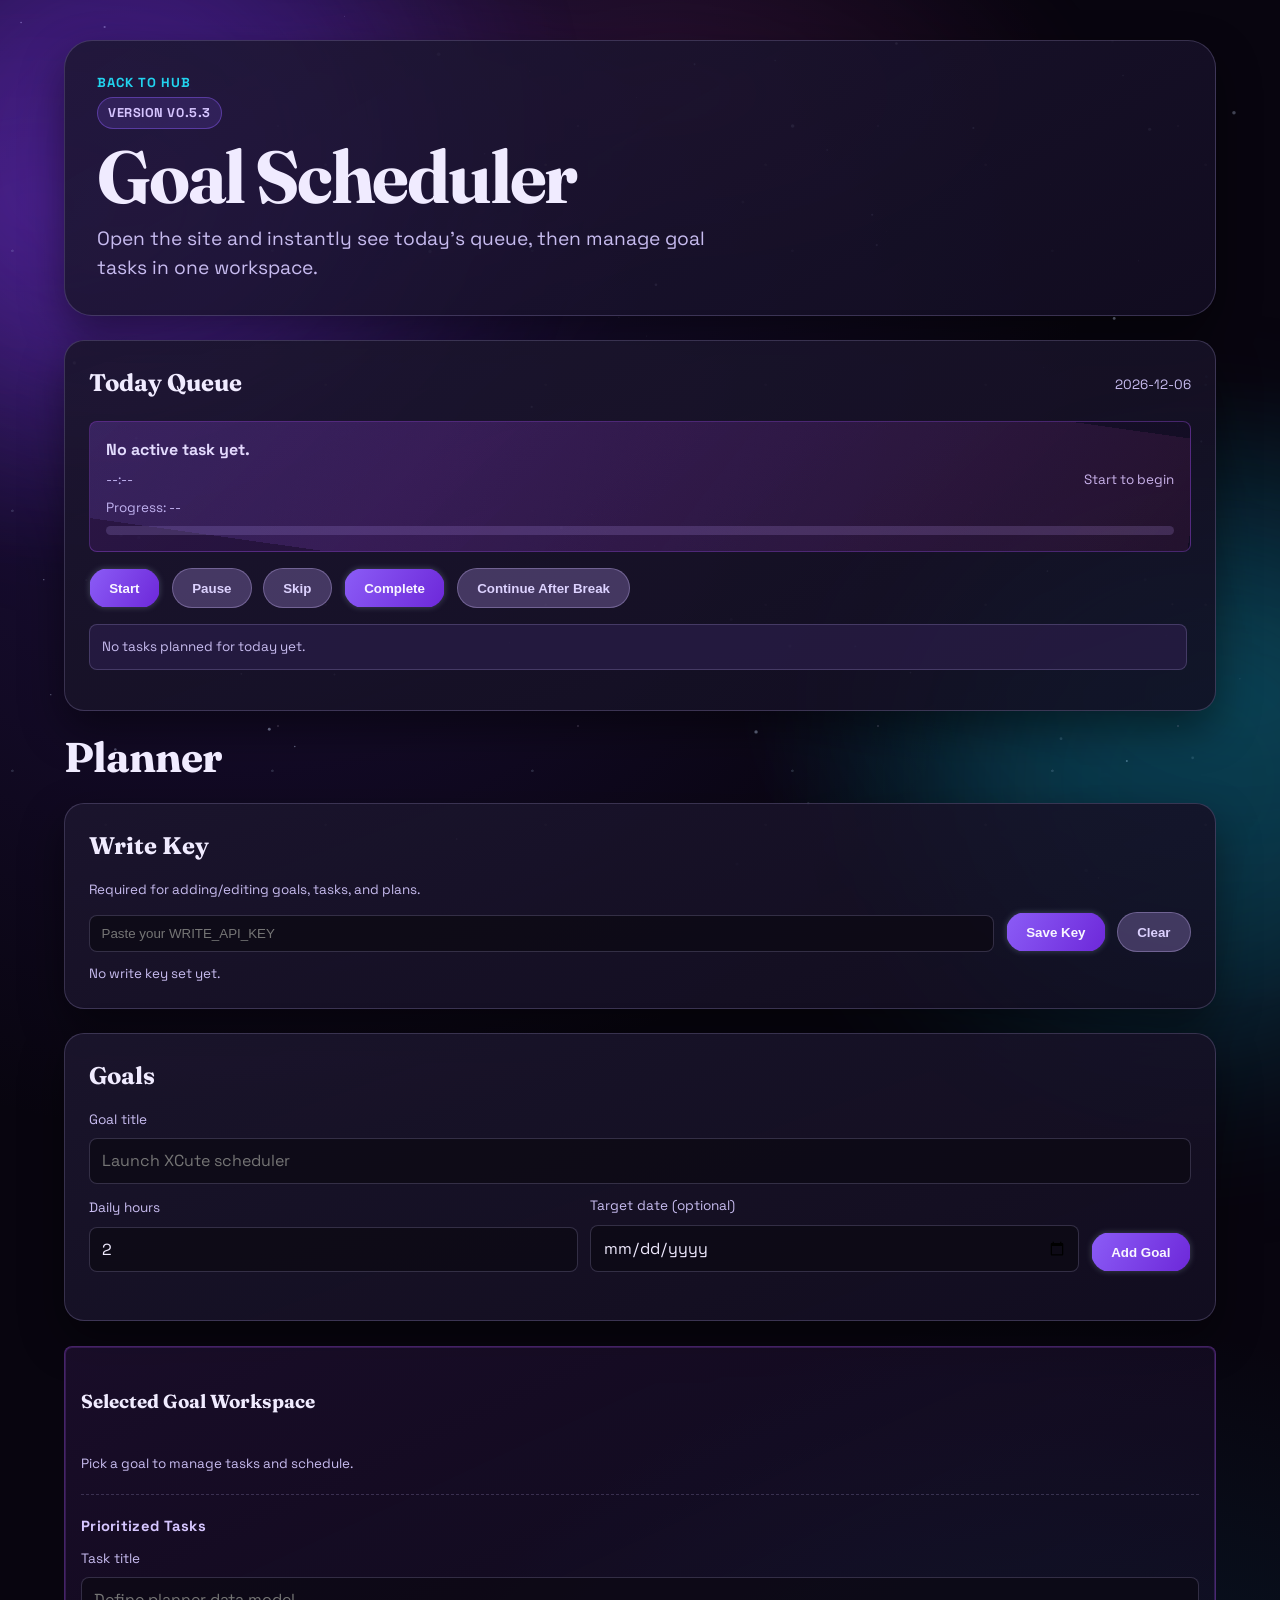
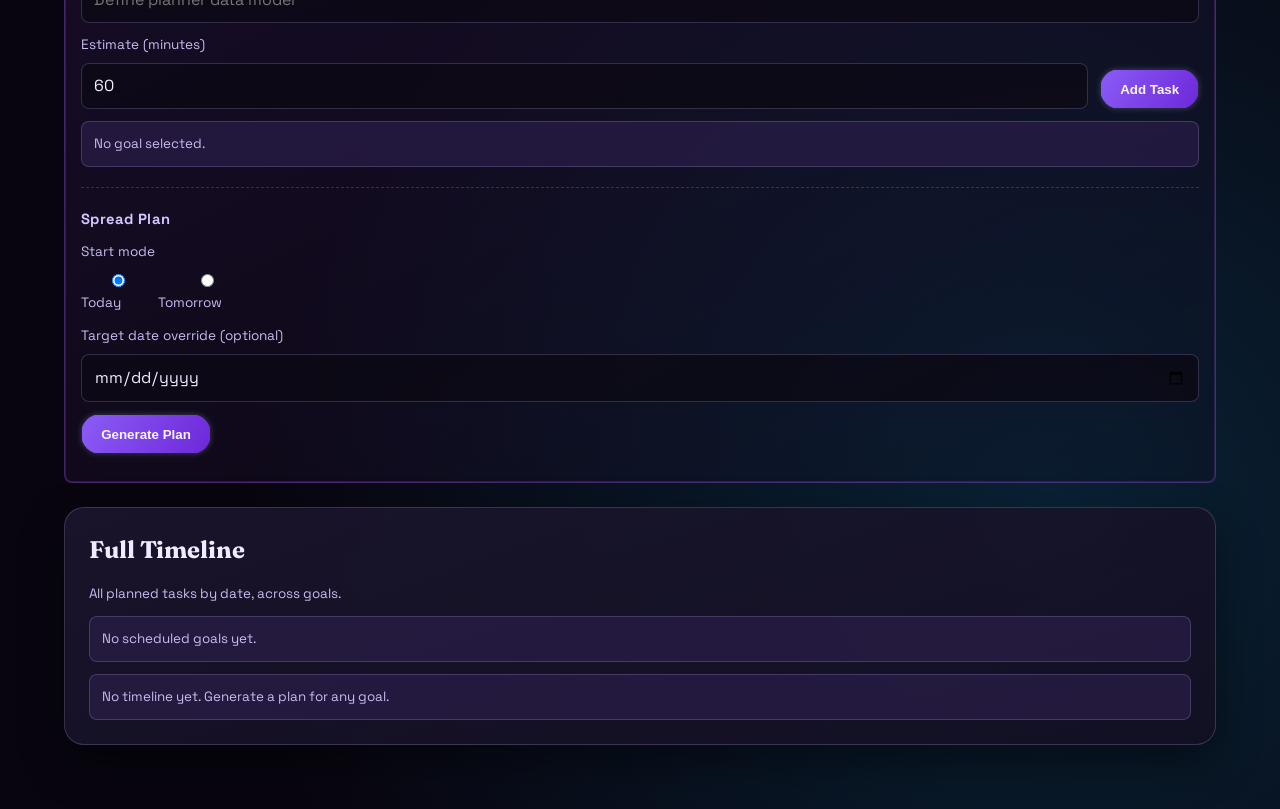
==== commit 06a3e85b: "release: v0.5.3 tighten scheduler layout for planner visibility" ====
--- a/scheduler.html
+++ b/scheduler.html
@@ -31,7 +31,7 @@
     <main class="l-page l-scheduler-page">
       <section class="c-hero c-scheduler-hero" aria-labelledby="scheduler-title" data-animate="zoom-in" data-motion-role="hero" data-tilt>
         <a href="/" class="c-kicker" data-motion-role="chip">Back To Hub</a>
-        <p class="c-version-badge" id="scheduler-version" data-motion-role="chip">Version v0.5.2</p>
+        <p class="c-version-badge" id="scheduler-version" data-motion-role="chip">Version v0.5.3</p>
         <h1 id="scheduler-title" class="c-hero__title" data-motion-role="hero">Goal Scheduler</h1>
         <p class="c-hero__subtitle" data-motion-role="panel">Open the site and instantly see today's queue, then manage goal tasks in one workspace.</p>
       </section>
@@ -50,3 +50,4 @@
     </main>
   </body>
 </html>
+
--- a/assets/css/scheduler.css
+++ b/assets/css/scheduler.css
@@ -1,9 +1,14 @@
 .l-scheduler-page {
-  gap: var(--space-8);
+  gap: var(--space-6);
 }
 
 .c-scheduler-hero {
-  gap: var(--space-4);
+  gap: var(--space-3);
+  padding: clamp(var(--space-6), 4.5vw, var(--space-8));
+}
+
+.l-scheduler-page .c-section {
+  gap: var(--space-6);
 }
 
 .c-scheduler-grid {
@@ -217,6 +222,22 @@
 
 .x-queue-panel {
   gap: var(--space-4);
+}
+
+.x-queue-panel [data-role="queue"] {
+  max-height: clamp(9.5rem, 33vh, 15rem);
+  overflow-y: auto;
+  padding-right: 0.28rem;
+  align-content: start;
+}
+
+.x-queue-panel [data-role="queue"]::-webkit-scrollbar {
+  width: 0.45rem;
+}
+
+.x-queue-panel [data-role="queue"]::-webkit-scrollbar-thumb {
+  background: rgba(168, 85, 247, 0.5);
+  border-radius: 999px;
 }
 
 .x-queue-now {
@@ -358,4 +379,4 @@
   .x-timeline-row {
     grid-template-columns: 1fr;
   }
-}+}
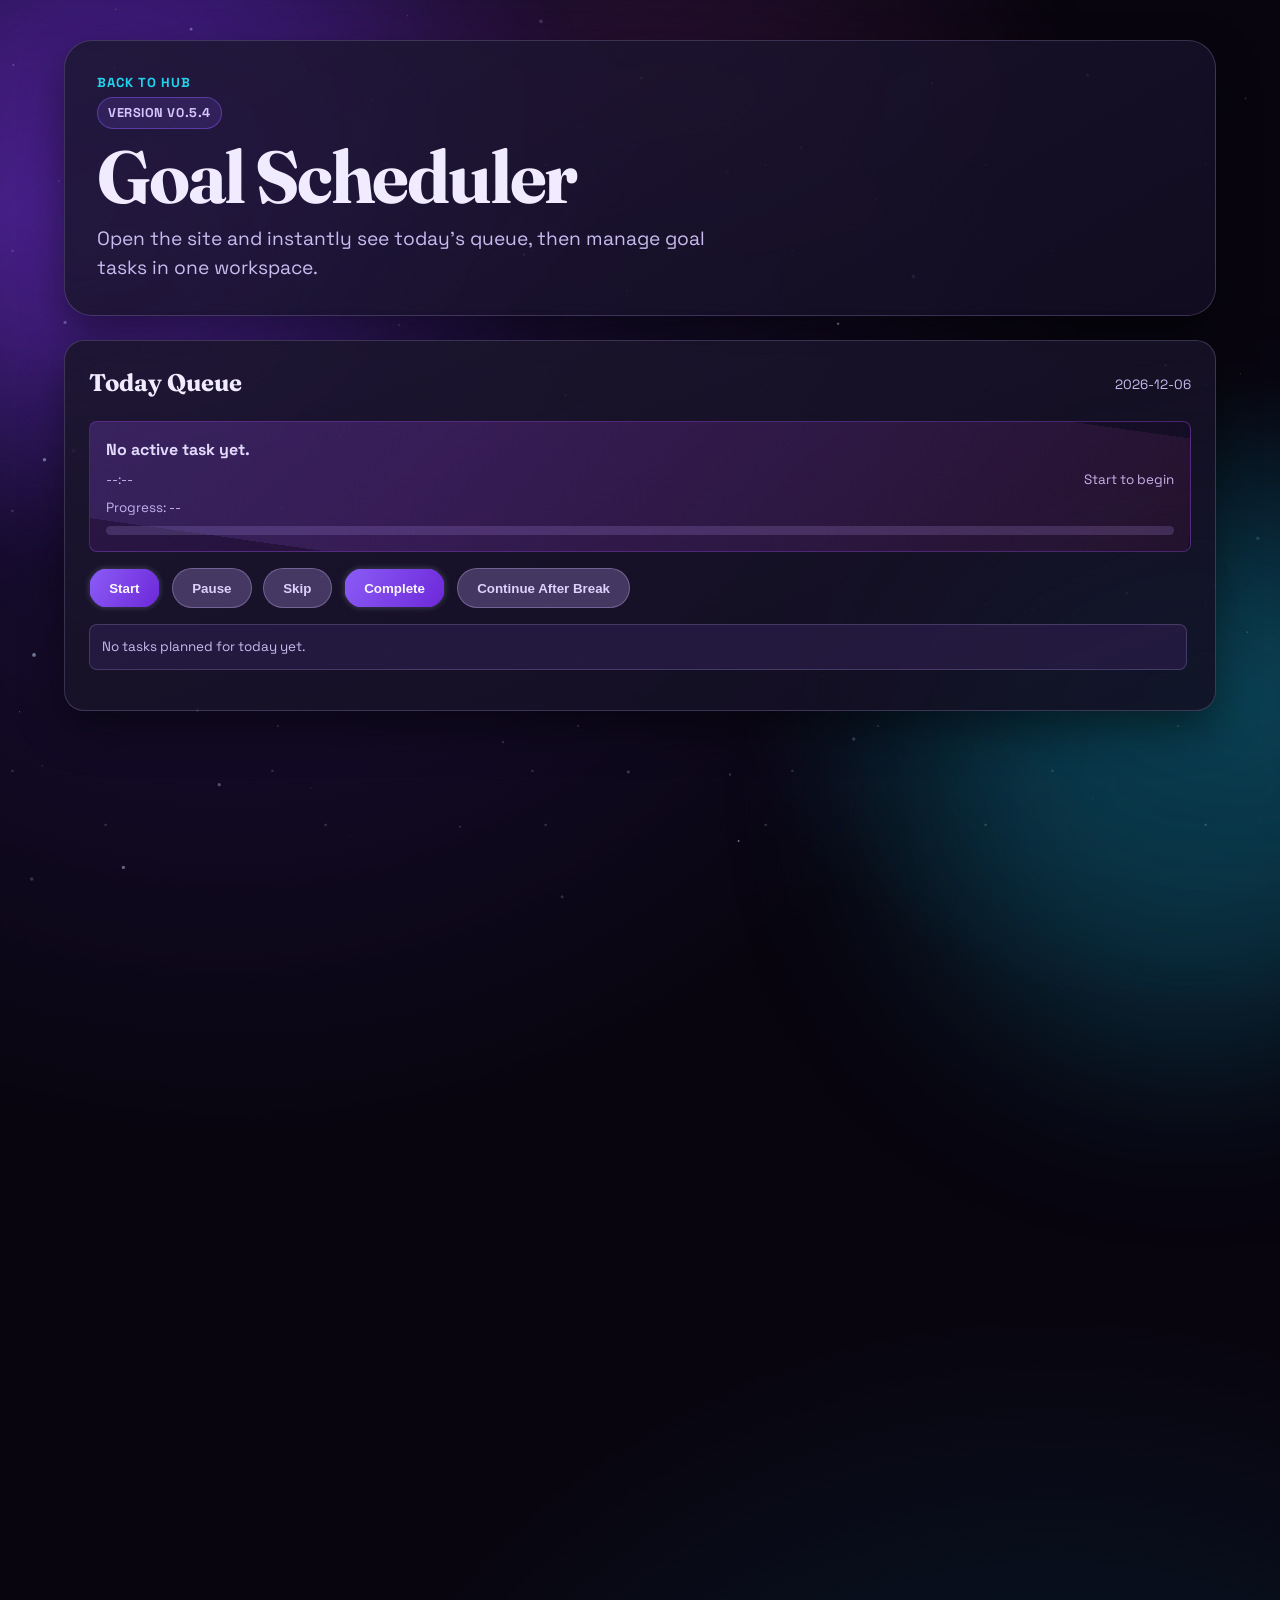
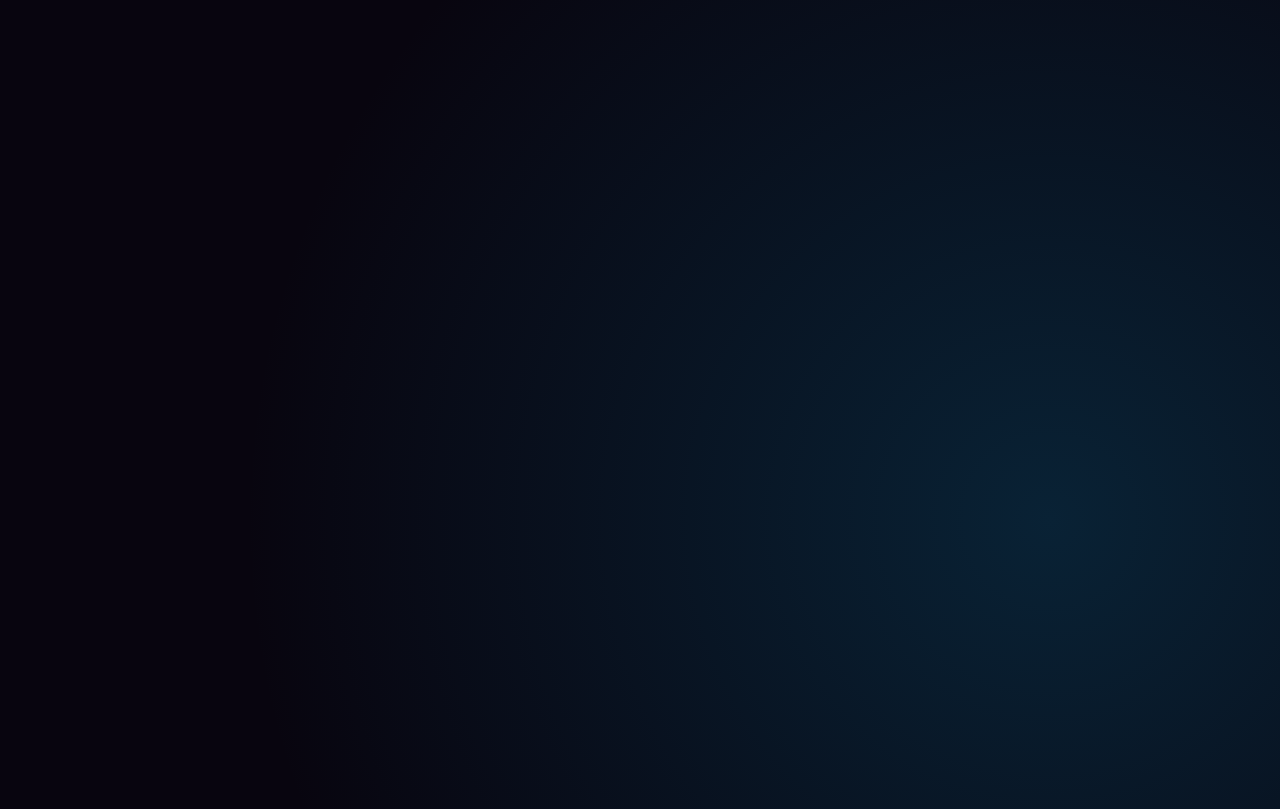
==== commit a117809a: "release: v0.5.4 make scroll reveals viewport-driven" ====
--- a/scheduler.html
+++ b/scheduler.html
@@ -31,7 +31,7 @@
     <main class="l-page l-scheduler-page">
       <section class="c-hero c-scheduler-hero" aria-labelledby="scheduler-title" data-animate="zoom-in" data-motion-role="hero" data-tilt>
         <a href="/" class="c-kicker" data-motion-role="chip">Back To Hub</a>
-        <p class="c-version-badge" id="scheduler-version" data-motion-role="chip">Version v0.5.3</p>
+        <p class="c-version-badge" id="scheduler-version" data-motion-role="chip">Version v0.5.4</p>
         <h1 id="scheduler-title" class="c-hero__title" data-motion-role="hero">Goal Scheduler</h1>
         <p class="c-hero__subtitle" data-motion-role="panel">Open the site and instantly see today's queue, then manage goal tasks in one workspace.</p>
       </section>
@@ -51,3 +51,4 @@
   </body>
 </html>
 
+
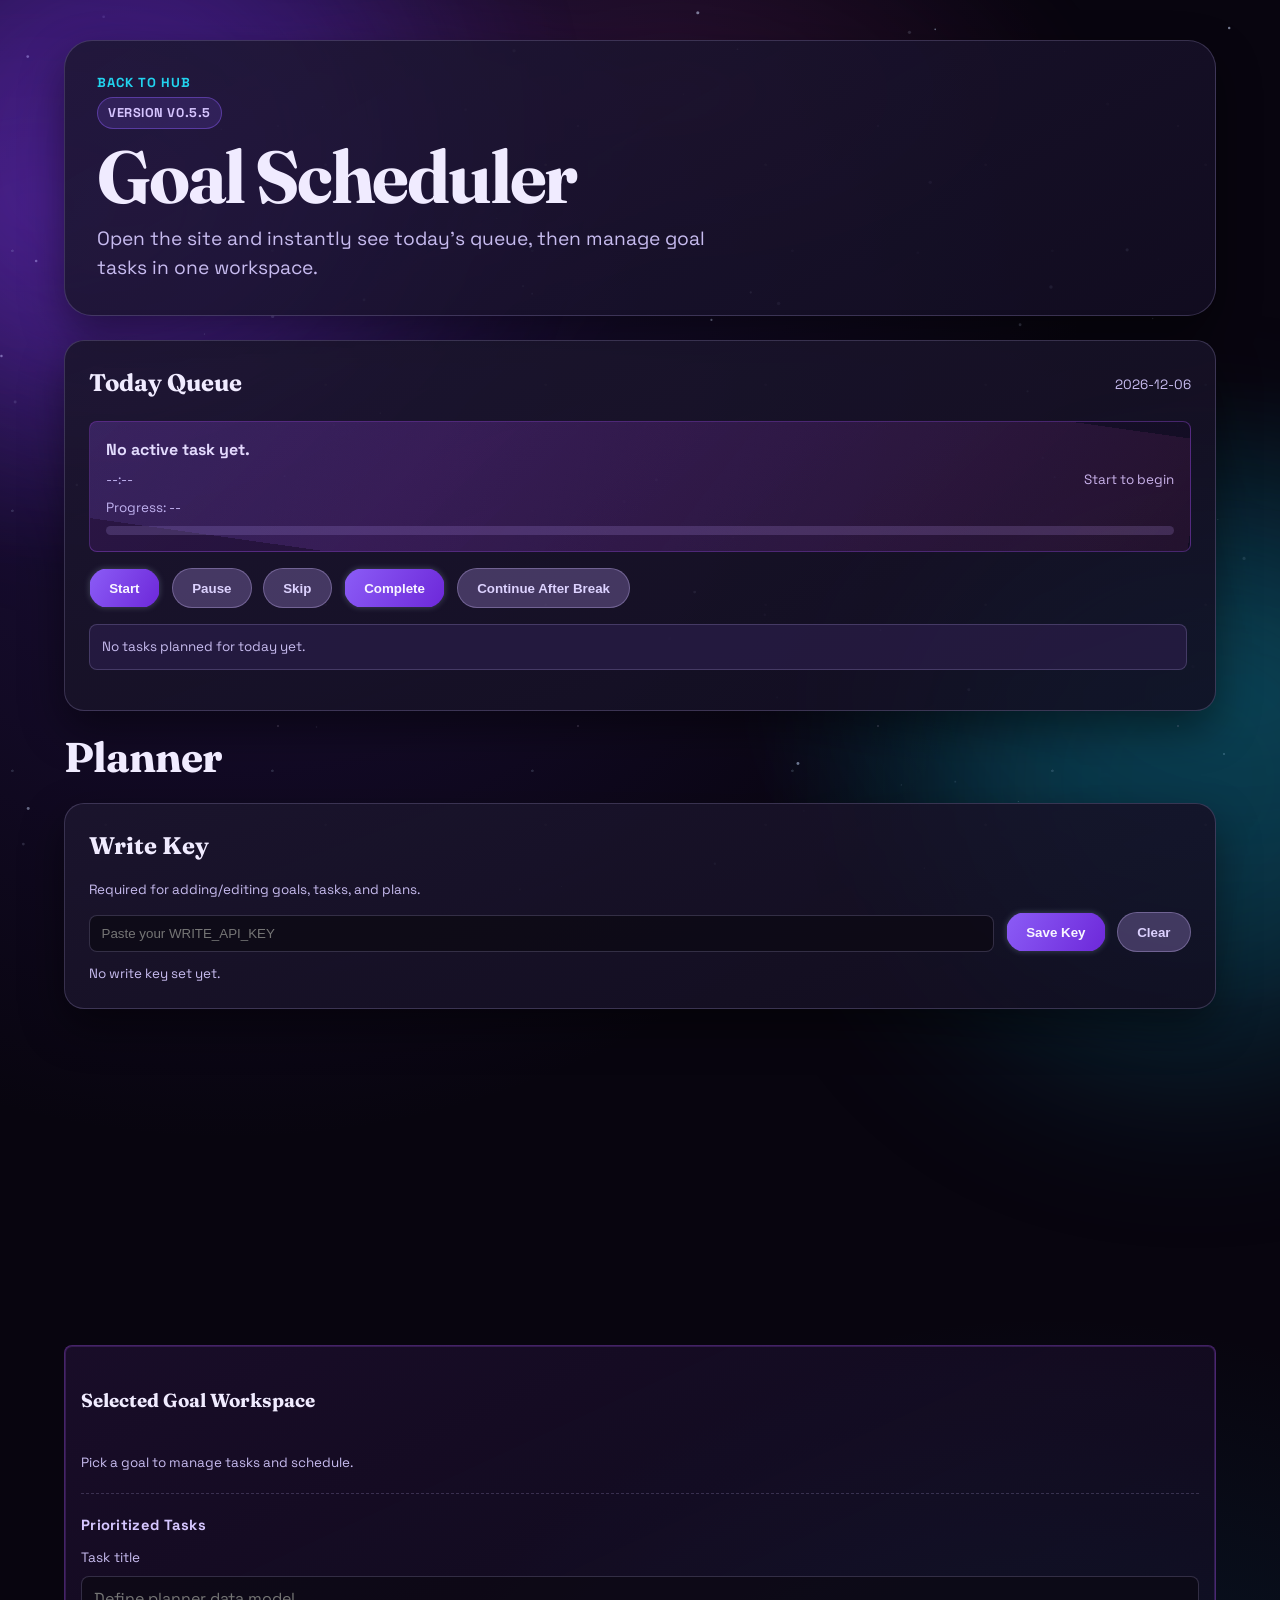
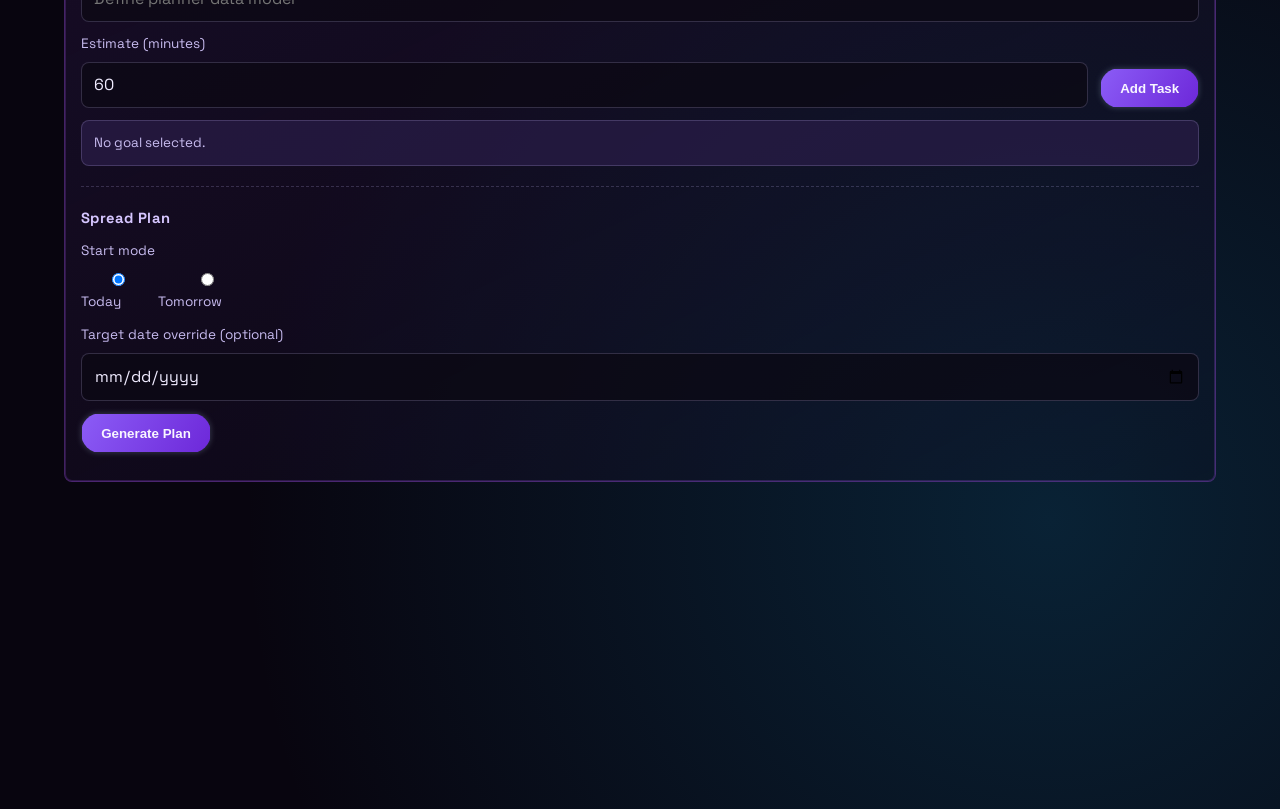
==== commit 000cf148: "release: v0.5.5 tune reveal timing and per-panel triggers" ====
--- a/scheduler.html
+++ b/scheduler.html
@@ -31,17 +31,26 @@
     <main class="l-page l-scheduler-page">
       <section class="c-hero c-scheduler-hero" aria-labelledby="scheduler-title" data-animate="zoom-in" data-motion-role="hero" data-tilt>
         <a href="/" class="c-kicker" data-motion-role="chip">Back To Hub</a>
-        <p class="c-version-badge" id="scheduler-version" data-motion-role="chip">Version v0.5.4</p>
+        <p class="c-version-badge" id="scheduler-version" data-motion-role="chip">Version v0.5.5</p>
         <h1 id="scheduler-title" class="c-hero__title" data-motion-role="hero">Goal Scheduler</h1>
         <p class="c-hero__subtitle" data-motion-role="panel">Open the site and instantly see today's queue, then manage goal tasks in one workspace.</p>
       </section>
 
-      <section class="c-section" aria-label="today-queue" data-animate="fade-up" data-stagger="40" data-motion-role="panel">
+      <section class="c-section" aria-label="today-queue">
         <today-queue-panel></today-queue-panel>
       </section>
 
-      <section class="c-section c-scheduler-grid" aria-labelledby="planner-title" data-animate="fade-up" data-delay="70" data-motion-role="panel">
-        <h2 id="planner-title" class="c-section__title" data-motion-role="hero">Planner</h2>
+      <section class="c-section c-scheduler-grid" aria-labelledby="planner-title">
+        <h2
+          id="planner-title"
+          class="c-section__title"
+          data-animate="fade-up"
+          data-motion-role="hero"
+          data-reveal-start="0.86"
+          data-reveal-threshold="0.34"
+        >
+          Planner
+        </h2>
         <write-key-panel></write-key-panel>
         <goal-panel></goal-panel>
         <goal-workspace-panel></goal-workspace-panel>
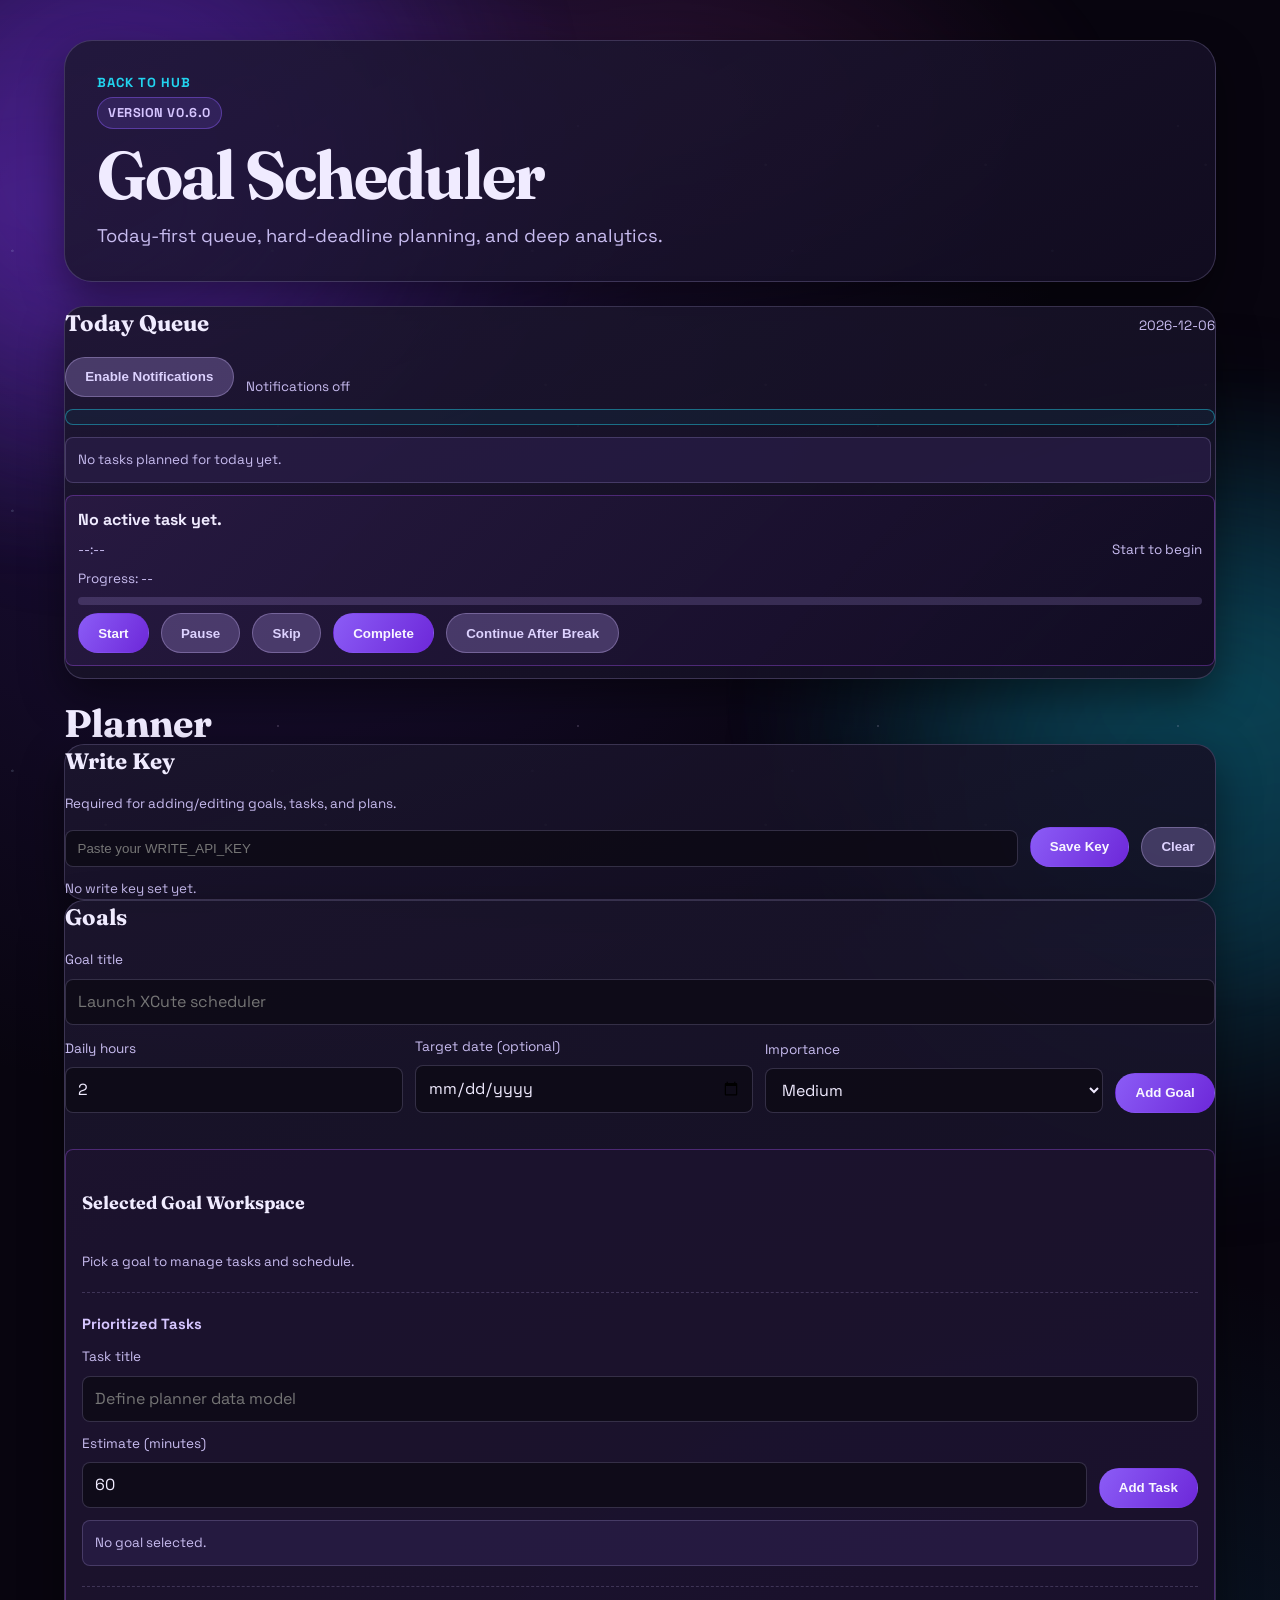
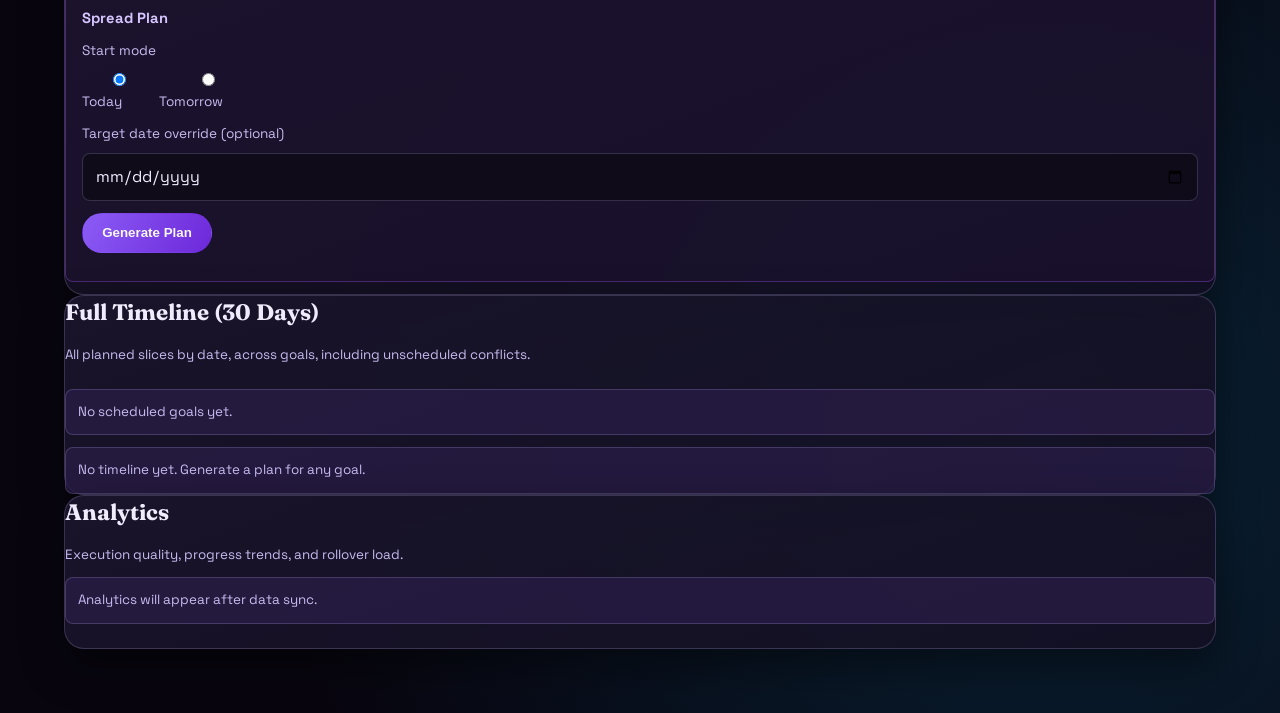
==== commit 07dfe533: "release: v0.6.0 planner/queue UX overhaul" ====
--- a/scheduler.html
+++ b/scheduler.html
@@ -3,13 +3,6 @@
   <head>
     <meta charset="UTF-8" />
     <meta name="viewport" content="width=device-width, initial-scale=1.0" />
-    <script>
-      (() => {
-        const reduced = typeof document.documentElement.animate !== "function" || typeof window.IntersectionObserver !== "function";
-        document.documentElement.dataset.motionMode = "on";
-        document.documentElement.dataset.reducedMotion = reduced ? "true" : "false";
-      })();
-    </script>
     <title>XCute | Scheduler</title>
     <link rel="preconnect" href="https://fonts.googleapis.com" />
     <link rel="preconnect" href="https://fonts.gstatic.com" crossorigin />
@@ -20,7 +13,6 @@
     <link rel="stylesheet" href="./assets/css/tokens.css" />
     <link rel="stylesheet" href="./assets/css/base.css" />
     <link rel="stylesheet" href="./assets/css/components.css" />
-    <link rel="stylesheet" href="./assets/css/animations.css" />
     <link rel="stylesheet" href="./assets/css/scheduler.css" />
     <script type="module" src="./assets/js/scheduler/main.js"></script>
   </head>
@@ -29,11 +21,11 @@
     <div class="bg-orb bg-orb--right" aria-hidden="true"></div>
 
     <main class="l-page l-scheduler-page">
-      <section class="c-hero c-scheduler-hero" aria-labelledby="scheduler-title" data-animate="zoom-in" data-motion-role="hero" data-tilt>
-        <a href="/" class="c-kicker" data-motion-role="chip">Back To Hub</a>
-        <p class="c-version-badge" id="scheduler-version" data-motion-role="chip">Version v0.5.5</p>
-        <h1 id="scheduler-title" class="c-hero__title" data-motion-role="hero">Goal Scheduler</h1>
-        <p class="c-hero__subtitle" data-motion-role="panel">Open the site and instantly see today's queue, then manage goal tasks in one workspace.</p>
+      <section class="c-hero c-scheduler-hero" aria-labelledby="scheduler-title">
+        <a href="/" class="c-kicker">Back To Hub</a>
+        <p class="c-version-badge" id="scheduler-version">Version v0.6.0</p>
+        <h1 id="scheduler-title" class="c-hero__title">Goal Scheduler</h1>
+        <p class="c-hero__subtitle">Today-first queue, hard-deadline planning, and deep analytics.</p>
       </section>
 
       <section class="c-section" aria-label="today-queue">
@@ -41,20 +33,11 @@
       </section>
 
       <section class="c-section c-scheduler-grid" aria-labelledby="planner-title">
-        <h2
-          id="planner-title"
-          class="c-section__title"
-          data-animate="fade-up"
-          data-motion-role="hero"
-          data-reveal-start="0.86"
-          data-reveal-threshold="0.34"
-        >
-          Planner
-        </h2>
+        <h2 id="planner-title" class="c-section__title">Planner</h2>
         <write-key-panel></write-key-panel>
         <goal-panel></goal-panel>
-        <goal-workspace-panel></goal-workspace-panel>
         <plan-view></plan-view>
+        <analytics-panel></analytics-panel>
       </section>
     </main>
   </body>
--- a/assets/css/components.css
+++ b/assets/css/components.css
@@ -1,12 +1,11 @@
 .c-hero {
-  padding: clamp(var(--space-10), 8vw, 6.5rem);
+  padding: clamp(var(--space-8), 6vw, 5rem);
   background: linear-gradient(150deg, rgba(31, 24, 53, 0.88), rgba(19, 14, 35, 0.84));
   border: 1px solid var(--border);
   border-radius: var(--radius-xl);
   box-shadow: var(--shadow-soft);
   display: grid;
-  gap: var(--space-6);
-  backdrop-filter: blur(3px);
+  gap: var(--space-5);
 }
 
 .c-kicker {
@@ -39,16 +38,16 @@
 
 .c-hero__title {
   font-family: var(--font-heading);
-  font-size: clamp(2.1rem, 6.7vw, 4.6rem);
+  font-size: clamp(2.1rem, 6.2vw, 4.2rem);
   letter-spacing: -0.03em;
-  line-height: 0.98;
+  line-height: 1.02;
   color: var(--text);
 }
 
 .c-hero__subtitle {
   max-width: 54ch;
   color: var(--text-soft);
-  font-size: clamp(1rem, 2.4vw, 1.2rem);
+  font-size: clamp(1rem, 2.2vw, 1.15rem);
 }
 
 .c-btn {
@@ -59,27 +58,15 @@
   background: linear-gradient(120deg, var(--accent), var(--accent-strong));
   color: #f8f6ff;
   font-weight: 700;
-  transition: transform var(--dur-fast), box-shadow var(--dur-fast), filter var(--dur-fast);
-  will-change: transform;
-  background-repeat: no-repeat;
-  background-size: 100% 100%;
-}
-
-.c-btn:not(.c-btn--muted):not(:disabled) {
-  background-image:
-    linear-gradient(120deg, var(--accent), var(--accent-strong)),
-    radial-gradient(68% 34% at 50% 10%, rgba(238, 249, 255, 0.95) 0 58%, transparent 62%),
-    radial-gradient(68% 34% at 50% 88%, rgba(237, 154, 255, 0.78) 0 56%, transparent 61%);
-  background-size: 100% 100%, 0.95rem 0.95rem, 0.95rem 0.95rem;
-  background-position: 0 0, 132% 0, 132% 0.42rem;
-  animation: btn-wave-track 3.2s linear infinite;
-  filter: drop-shadow(0 0 0.2rem rgba(199, 233, 255, 0.25));
+  transition: filter 120ms linear, border-color 120ms linear, opacity 120ms linear;
 }
 
 .c-btn:hover {
-  transform: translate3d(0, -2px, 0);
-  box-shadow: var(--shadow-pop);
-  filter: brightness(1.08);
+  filter: brightness(1.06);
+}
+
+.c-btn:active {
+  filter: brightness(0.92);
 }
 
 .c-btn--muted,
@@ -93,12 +80,12 @@
 
 .c-section {
   display: grid;
-  gap: var(--space-8);
+  gap: var(--space-6);
 }
 
 .c-section__title {
   font-family: var(--font-heading);
-  font-size: clamp(1.7rem, 5vw, 2.6rem);
+  font-size: clamp(1.6rem, 4.8vw, 2.4rem);
   line-height: 1.06;
   letter-spacing: -0.02em;
 }
@@ -110,47 +97,22 @@
 }
 
 .c-card {
-  padding: var(--space-8);
+  padding: var(--space-7);
   background: linear-gradient(150deg, rgba(30, 24, 51, 0.9), rgba(21, 16, 36, 0.84));
   border-radius: var(--radius-lg);
   border: 1px solid var(--border);
   box-shadow: var(--shadow-soft);
   display: grid;
   gap: var(--space-3);
-  backdrop-filter: blur(2px);
-  position: relative;
-  overflow: hidden;
-}
-
-.c-card:hover {
-  transform: translate3d(0, -3px, 0);
-  box-shadow: var(--shadow-pop);
-  border-color: rgba(168, 85, 247, 0.45);
 }
 
 .c-card__title {
   font-family: var(--font-heading);
-  font-size: 1.4rem;
+  font-size: 1.35rem;
 }
 
 .c-card__body {
   color: var(--text-soft);
-}
-
-.c-hero__char {
-  display: inline-block;
-  opacity: 0;
-  transform: translate3d(0, 0.85em, 0) rotate(2deg);
-  will-change: transform, opacity;
-}
-
-.c-hero__space {
-  white-space: pre;
-}
-
-html[data-reduced-motion="true"] .c-btn:not(.c-btn--muted):not(:disabled) {
-  animation: none;
-  background-image: linear-gradient(120deg, var(--accent), var(--accent-strong));
 }
 
 @media (max-width: 56rem) {
--- a/assets/css/scheduler.css
+++ b/assets/css/scheduler.css
@@ -8,7 +8,7 @@
 }
 
 .l-scheduler-page .c-section {
-  gap: var(--space-6);
+  gap: var(--space-5);
 }
 
 .c-scheduler-grid {
@@ -24,29 +24,24 @@
 goal-panel,
 goal-workspace-panel,
 plan-view,
+analytics-panel,
 today-queue-panel {
   display: block;
 }
 
 .x-panel {
-  padding: var(--space-6);
+  padding: var(--space-5);
   background: linear-gradient(160deg, rgba(28, 22, 46, 0.9), rgba(19, 15, 34, 0.86));
   border: 1px solid var(--border);
   border-radius: var(--radius-lg);
   box-shadow: var(--shadow-soft);
   display: grid;
   gap: var(--space-3);
-  backdrop-filter: blur(2px);
-}
-
-.x-panel:hover {
-  transform: translate3d(0, -2px, 0);
-  border-color: rgba(168, 85, 247, 0.42);
 }
 
 .x-panel h3 {
   font-family: var(--font-heading);
-  font-size: 1.5rem;
+  font-size: 1.4rem;
   margin-bottom: var(--space-1);
 }
 
@@ -77,15 +72,6 @@
   color: var(--text);
   background: rgba(12, 10, 21, 0.76);
   padding: 0.62rem 0.72rem;
-  transition: border-color var(--dur-fast), box-shadow var(--dur-fast);
-}
-
-.x-row input:focus,
-.x-row select:focus,
-.x-row textarea:focus,
-.x-inline input:focus {
-  border-color: rgba(34, 211, 238, 0.6);
-  box-shadow: 0 0 0 3px rgba(34, 211, 238, 0.18);
 }
 
 .x-inline {
@@ -116,8 +102,10 @@
   box-shadow: 0 0 0 1px rgba(34, 211, 238, 0.3) inset;
 }
 
-.x-item.is-complete {
+.x-item.is-complete,
+.x-timeline-row.is-done {
   opacity: 0.72;
+  text-decoration: line-through;
 }
 
 .x-goal-card {
@@ -131,21 +119,12 @@
   inset: 0 auto 0 0;
   width: 3px;
   border-radius: 999px;
-  background: linear-gradient(180deg, #22d3ee, #a855f7, #ec4899);
+  background: linear-gradient(180deg, #22d3ee, #a855f7);
   opacity: 0;
-  transform: scaleY(0.2);
-  transform-origin: center top;
-  transition: opacity 220ms ease, transform 220ms ease;
 }
 
 .x-goal-card.is-selected::before {
   opacity: 1;
-  transform: scaleY(1);
-}
-
-.x-goal-card.is-selected {
-  border-color: rgba(34, 211, 238, 0.56);
-  background: linear-gradient(150deg, rgba(40, 28, 63, 0.82), rgba(17, 12, 34, 0.88));
 }
 
 .x-selected-tag {
@@ -167,40 +146,27 @@
   gap: var(--space-3);
 }
 
+.x-goal-workspace-shell {
+  display: block;
+  margin-top: var(--space-3);
+}
+
 .x-goal-workspace {
   display: grid;
   gap: var(--space-3);
-  background: linear-gradient(155deg, rgba(46, 24, 72, 0.45), rgba(14, 12, 28, 0.25));
+  background: rgba(31, 20, 50, 0.62);
   border: 1px solid rgba(168, 85, 247, 0.35);
   border-radius: var(--radius-sm);
   padding: var(--space-4);
-  box-shadow: inset 0 0 0 1px rgba(168, 85, 247, 0.2);
-  transform-origin: top center;
-}
-
-.x-goal-workspace.is-open {
-  animation: xWorkspaceOpen var(--dur-mid) var(--ease-cinematic) both;
-}
-
-@keyframes xWorkspaceOpen {
-  from {
-    opacity: 0.48;
-    transform: translate3d(0, 8px, 0) scale(0.995);
-  }
-  to {
-    opacity: 1;
-    transform: translate3d(0, 0, 0) scale(1);
-  }
 }
 
 .x-goal-workspace h4 {
   font-family: var(--font-heading);
-  font-size: 1.18rem;
+  font-size: 1.12rem;
 }
 
 .x-workspace-title {
   font-size: 0.92rem;
-  letter-spacing: 0.02em;
   color: #d6c6ff;
   margin: 0;
 }
@@ -221,11 +187,11 @@
 }
 
 .x-queue-panel {
-  gap: var(--space-4);
+  gap: var(--space-3);
 }
 
 .x-queue-panel [data-role="queue"] {
-  max-height: clamp(9.5rem, 33vh, 15rem);
+  max-height: clamp(12rem, 44vh, 23rem);
   overflow-y: auto;
   padding-right: 0.28rem;
   align-content: start;
@@ -240,26 +206,16 @@
   border-radius: 999px;
 }
 
-.x-queue-now {
+.x-queue-mini {
+  position: sticky;
+  top: 0.75rem;
+  z-index: 5;
   display: grid;
   gap: var(--space-2);
   border: 1px solid rgba(168, 85, 247, 0.35);
-  background: linear-gradient(135deg, rgba(62, 26, 96, 0.52), rgba(17, 12, 34, 0.75));
-  border-radius: var(--radius-sm);
-  padding: var(--space-4);
-  position: relative;
-  overflow: hidden;
-}
-
-.x-queue-now::after {
-  content: "";
-  position: absolute;
-  inset: -70% -20% auto;
-  height: 180%;
-  background: linear-gradient(120deg, rgba(34, 211, 238, 0.09), rgba(168, 85, 247, 0.14), rgba(236, 72, 153, 0.08));
-  transform: translate3d(-14%, 0, 0) rotate(8deg);
-  animation: sheen-shift 8s linear infinite;
-  pointer-events: none;
+  background: linear-gradient(135deg, rgba(41, 26, 67, 0.92), rgba(17, 12, 34, 0.96));
+  border-radius: var(--radius-sm);
+  padding: var(--space-3);
 }
 
 .x-progress {
@@ -274,43 +230,8 @@
   width: 100%;
   transform-origin: left center;
   transform: scaleX(0);
-  background: linear-gradient(110deg, #22d3ee, #06b6d4 22%, #a855f7 46%, #ec4899 68%, #f59e0b 90%);
-  background-size: 220% 100%;
-  background-position: 0% 50%;
-  transition: transform 200ms linear;
-}
-
-.x-progress__bar.is-running {
-  animation: xPulse 1.8s ease-in-out infinite, xShift 3.8s linear infinite;
-}
-
-.x-progress__bar.is-paused {
-  filter: saturate(0.95) brightness(0.92);
-  animation-play-state: paused;
-}
-
-.x-progress--mini {
-  margin-top: var(--space-2);
-  height: 0.36rem;
-}
-
-@keyframes xPulse {
-  0%,
-  100% {
-    filter: brightness(1);
-  }
-  50% {
-    filter: brightness(1.2);
-  }
-}
-
-@keyframes xShift {
-  0% {
-    background-position: 0% 50%;
-  }
-  100% {
-    background-position: 220% 50%;
-  }
+  background: linear-gradient(90deg, #22d3ee, #a855f7);
+  transition: transform 220ms linear;
 }
 
 .x-goal-badges {
@@ -348,11 +269,6 @@
   padding-top: var(--space-2);
 }
 
-.x-timeline-row.is-done {
-  opacity: 0.6;
-  text-decoration: line-through;
-}
-
 .x-timeline-title {
   word-break: break-word;
 }
@@ -365,18 +281,38 @@
   color: #facc15;
 }
 
-@media (prefers-reduced-motion: reduce) {
-  .x-progress__bar,
-  .x-queue-now::after,
-  .x-goal-workspace.is-open {
-    transition: none;
-    animation: none;
-    background-position: 50% 50%;
-  }
+.x-rollover-banner {
+  border: 1px solid rgba(34, 211, 238, 0.45);
+  border-radius: var(--radius-sm);
+  padding: 0.45rem 0.6rem;
+  color: #bcf6ff;
+  background: rgba(20, 47, 66, 0.35);
+}
+
+.x-unscheduled-wrap {
+  border-color: rgba(250, 204, 21, 0.45);
+}
+
+.x-unscheduled-row {
+  border-color: rgba(250, 204, 21, 0.35);
+}
+
+.x-analytics-day-row,
+.x-analytics-goal-row {
+  gap: var(--space-2);
+}
+
+.x-bump {
+  outline: 2px solid rgba(34, 211, 238, 0.45);
+  outline-offset: 2px;
 }
 
 @media (max-width: 56rem) {
   .x-timeline-row {
     grid-template-columns: 1fr;
   }
-}
+
+  .x-queue-mini {
+    top: 0.3rem;
+  }
+}
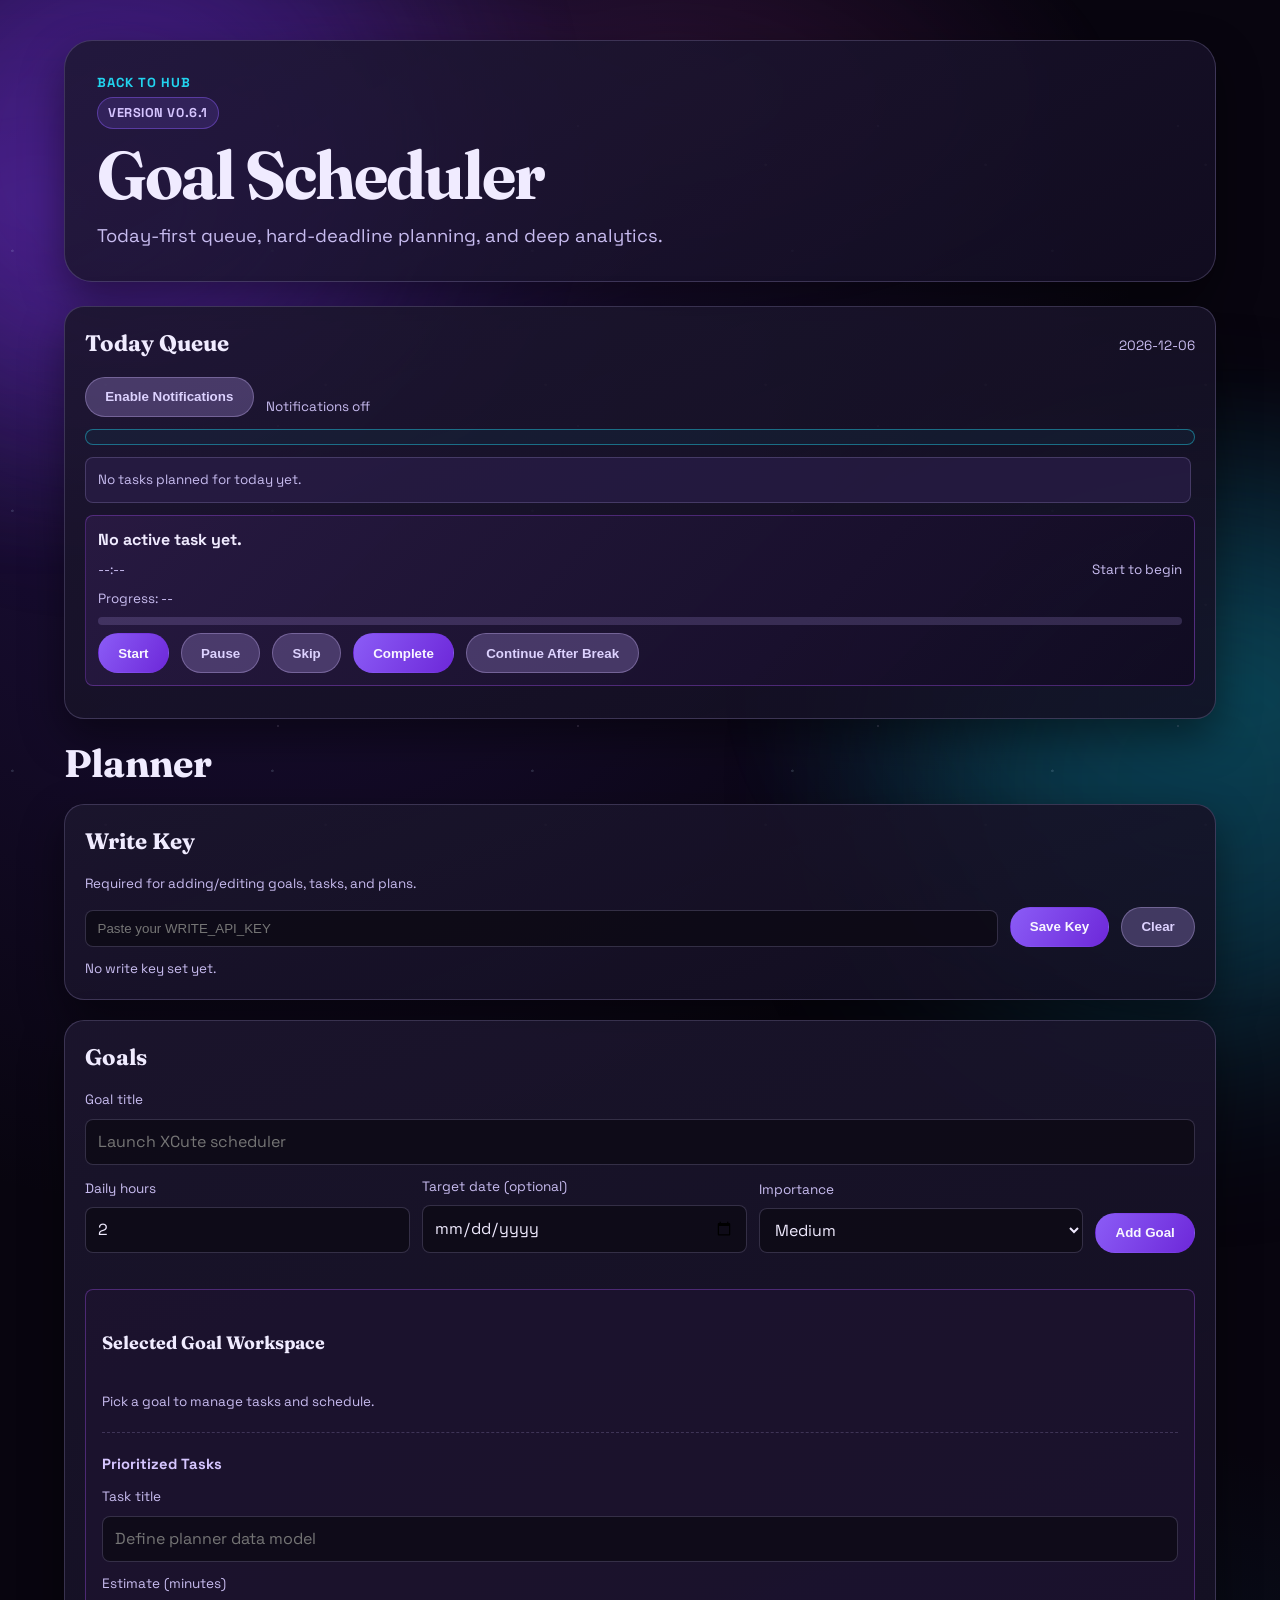
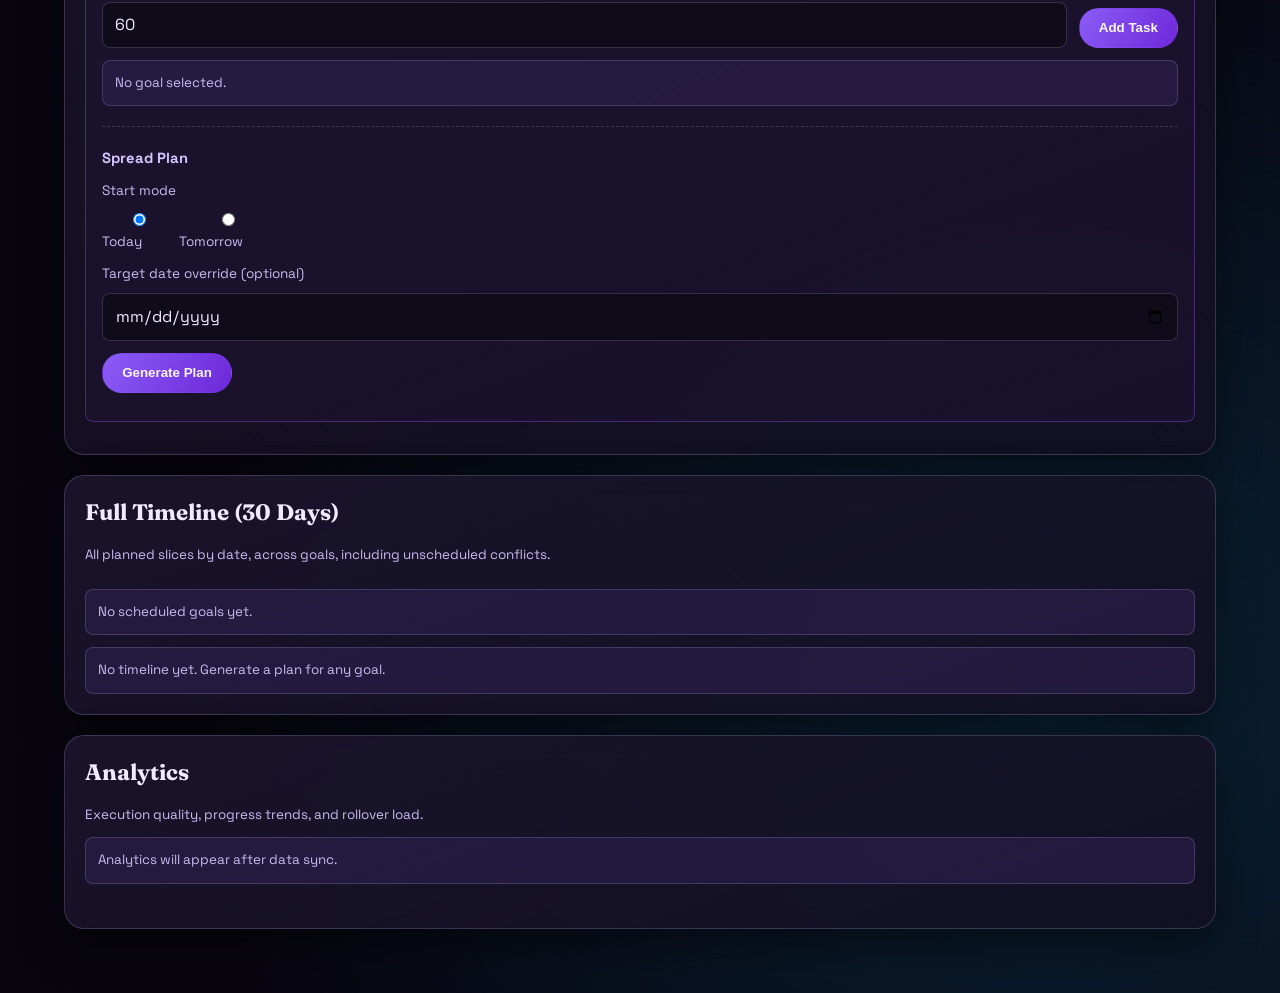
==== commit 4d2e7d59: "release: v0.6.1 fix squeezed panel spacing" ====
--- a/scheduler.html
+++ b/scheduler.html
@@ -23,7 +23,7 @@
     <main class="l-page l-scheduler-page">
       <section class="c-hero c-scheduler-hero" aria-labelledby="scheduler-title">
         <a href="/" class="c-kicker">Back To Hub</a>
-        <p class="c-version-badge" id="scheduler-version">Version v0.6.0</p>
+        <p class="c-version-badge" id="scheduler-version">Version v0.6.1</p>
         <h1 id="scheduler-title" class="c-hero__title">Goal Scheduler</h1>
         <p class="c-hero__subtitle">Today-first queue, hard-deadline planning, and deep analytics.</p>
       </section>
--- a/assets/css/tokens.css
+++ b/assets/css/tokens.css
@@ -17,7 +17,9 @@
   --space-2: 0.5rem;
   --space-3: 0.75rem;
   --space-4: 1rem;
+  --space-5: 1.25rem;
   --space-6: 1.5rem;
+  --space-7: 1.75rem;
   --space-8: 2rem;
   --space-10: 2.5rem;
   --space-12: 3rem;
